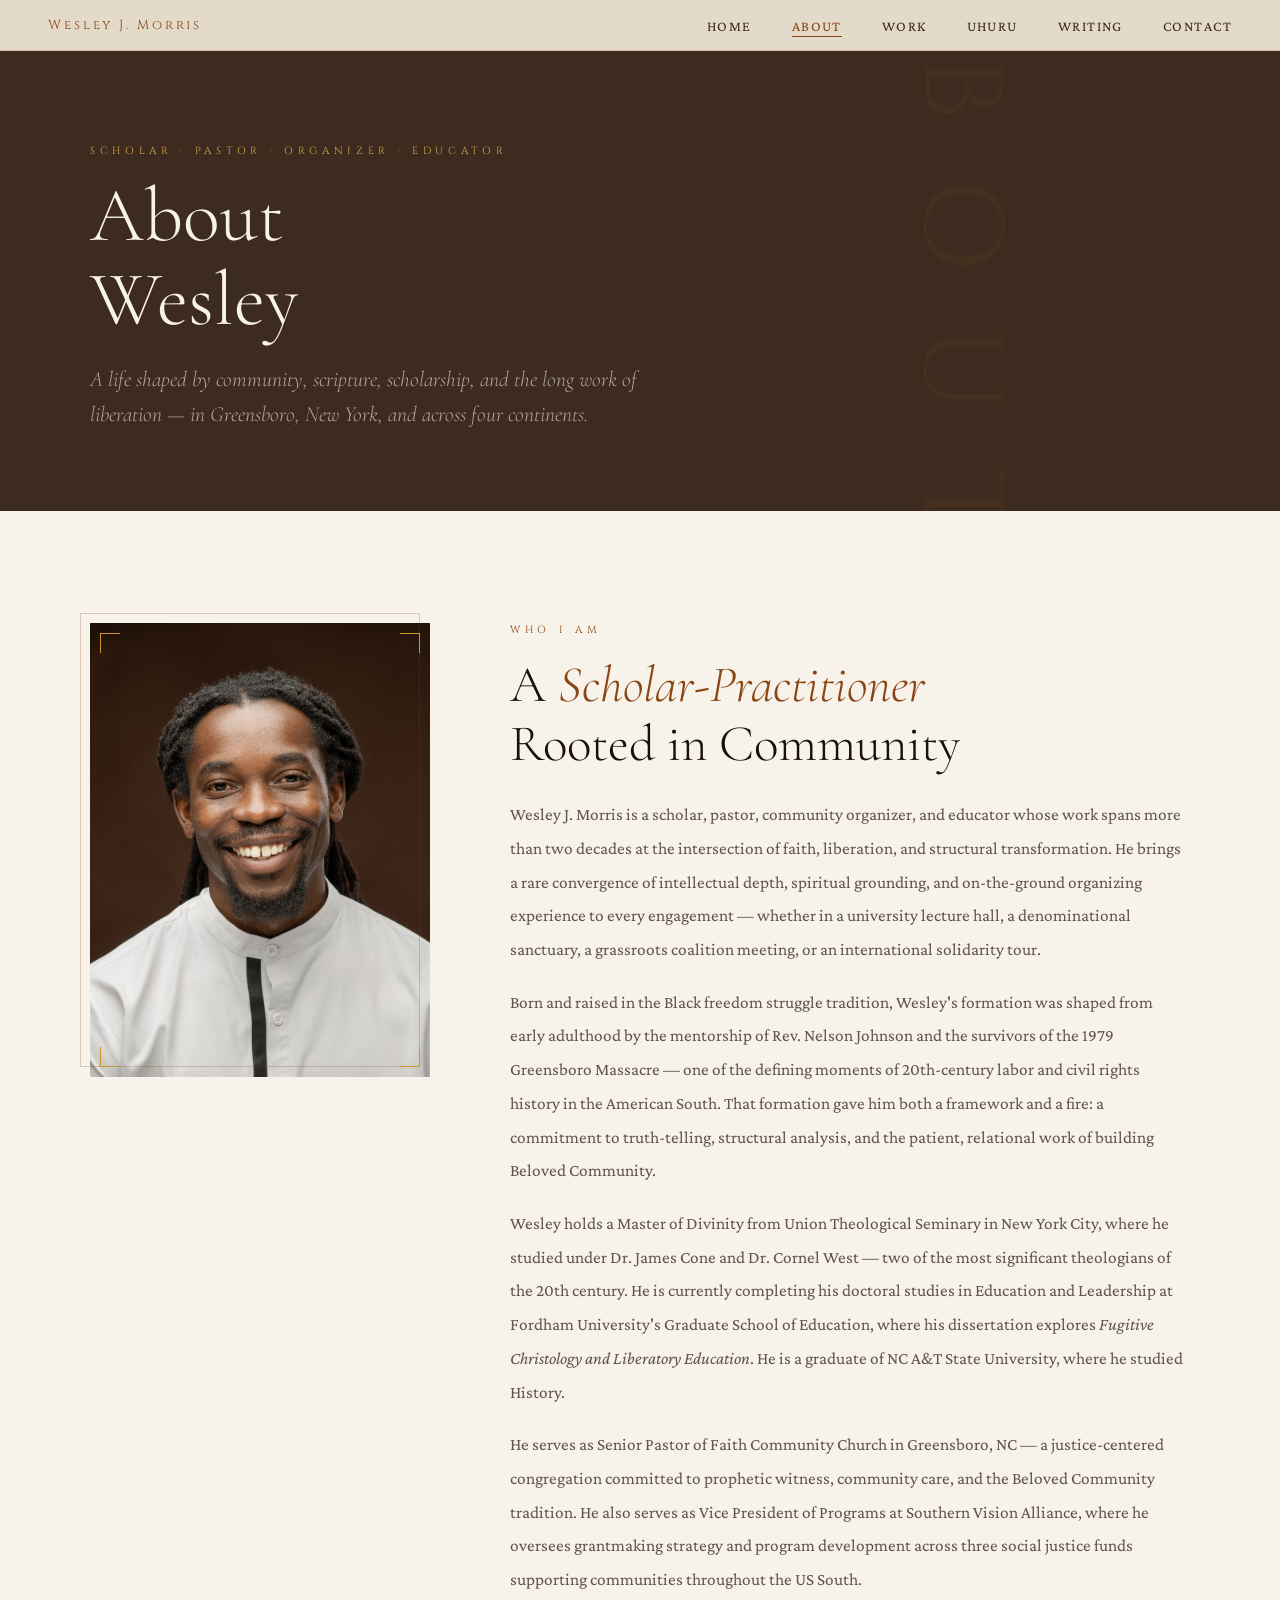
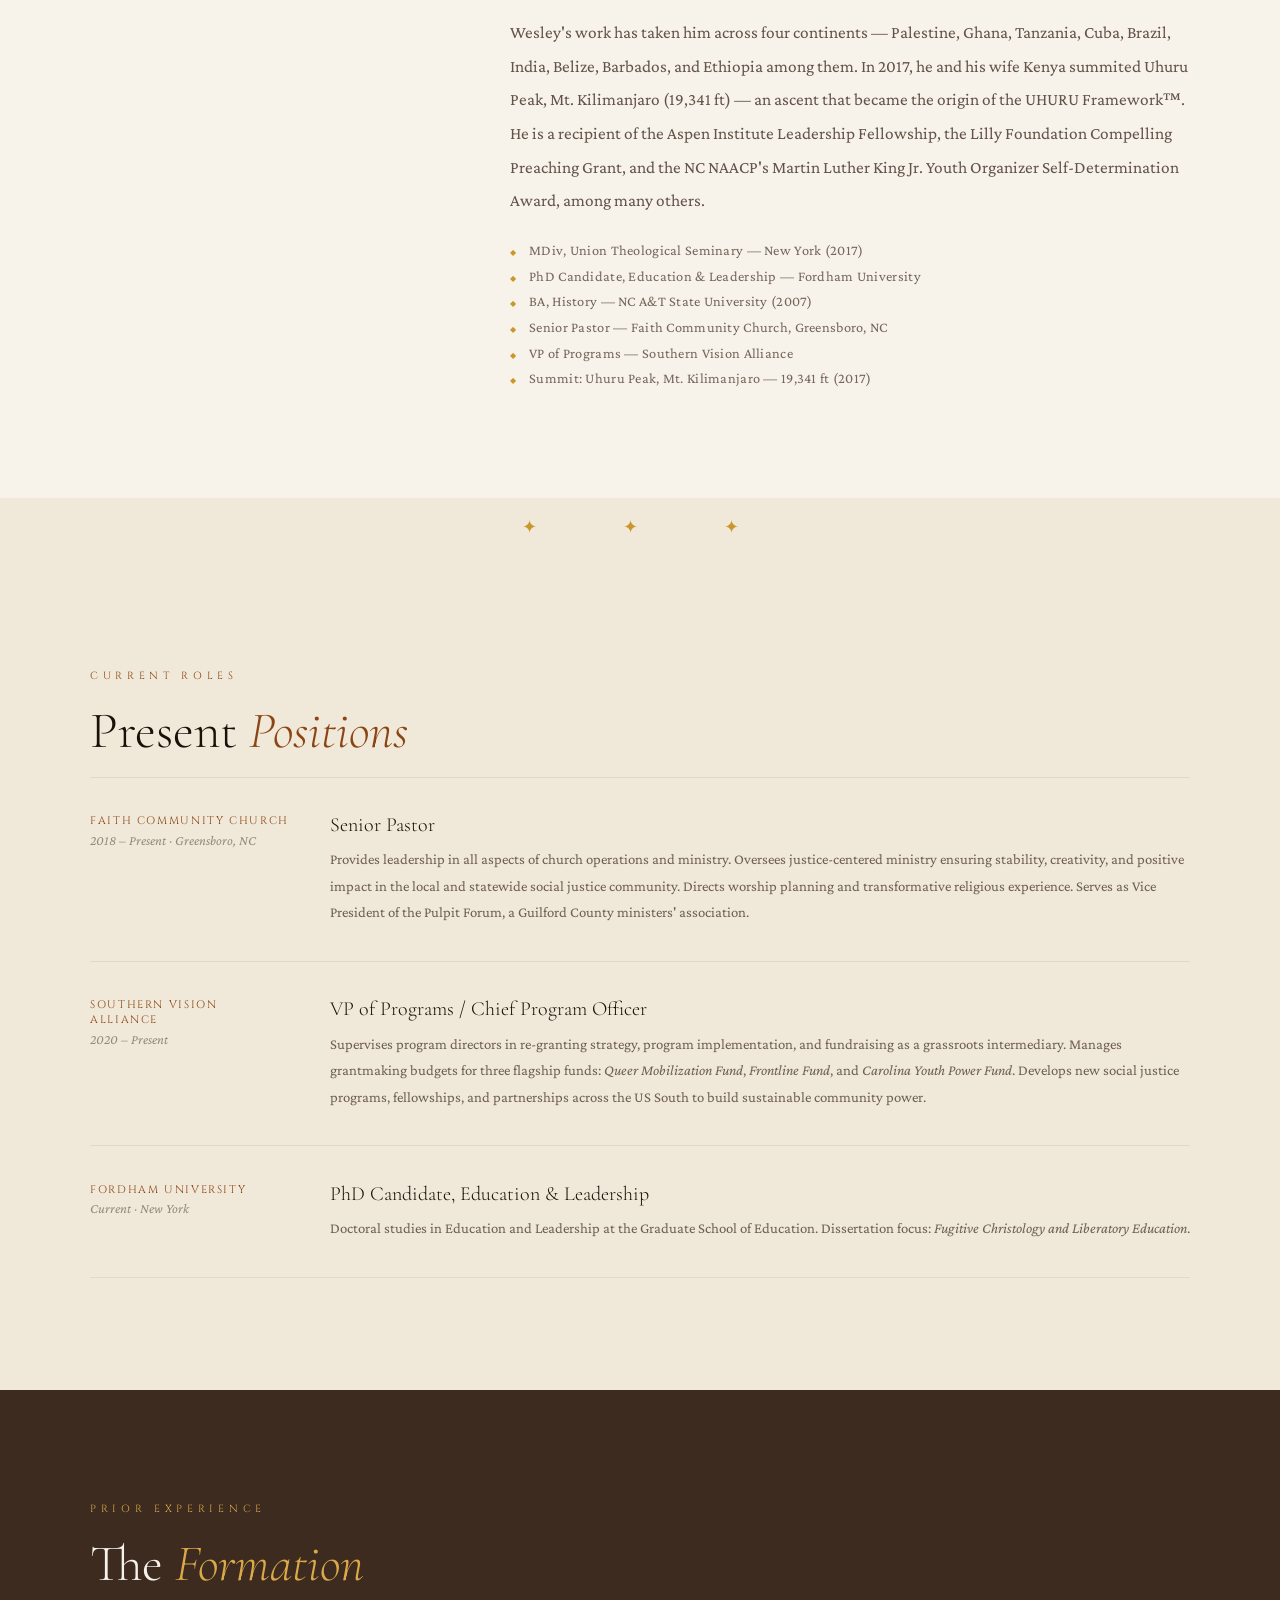
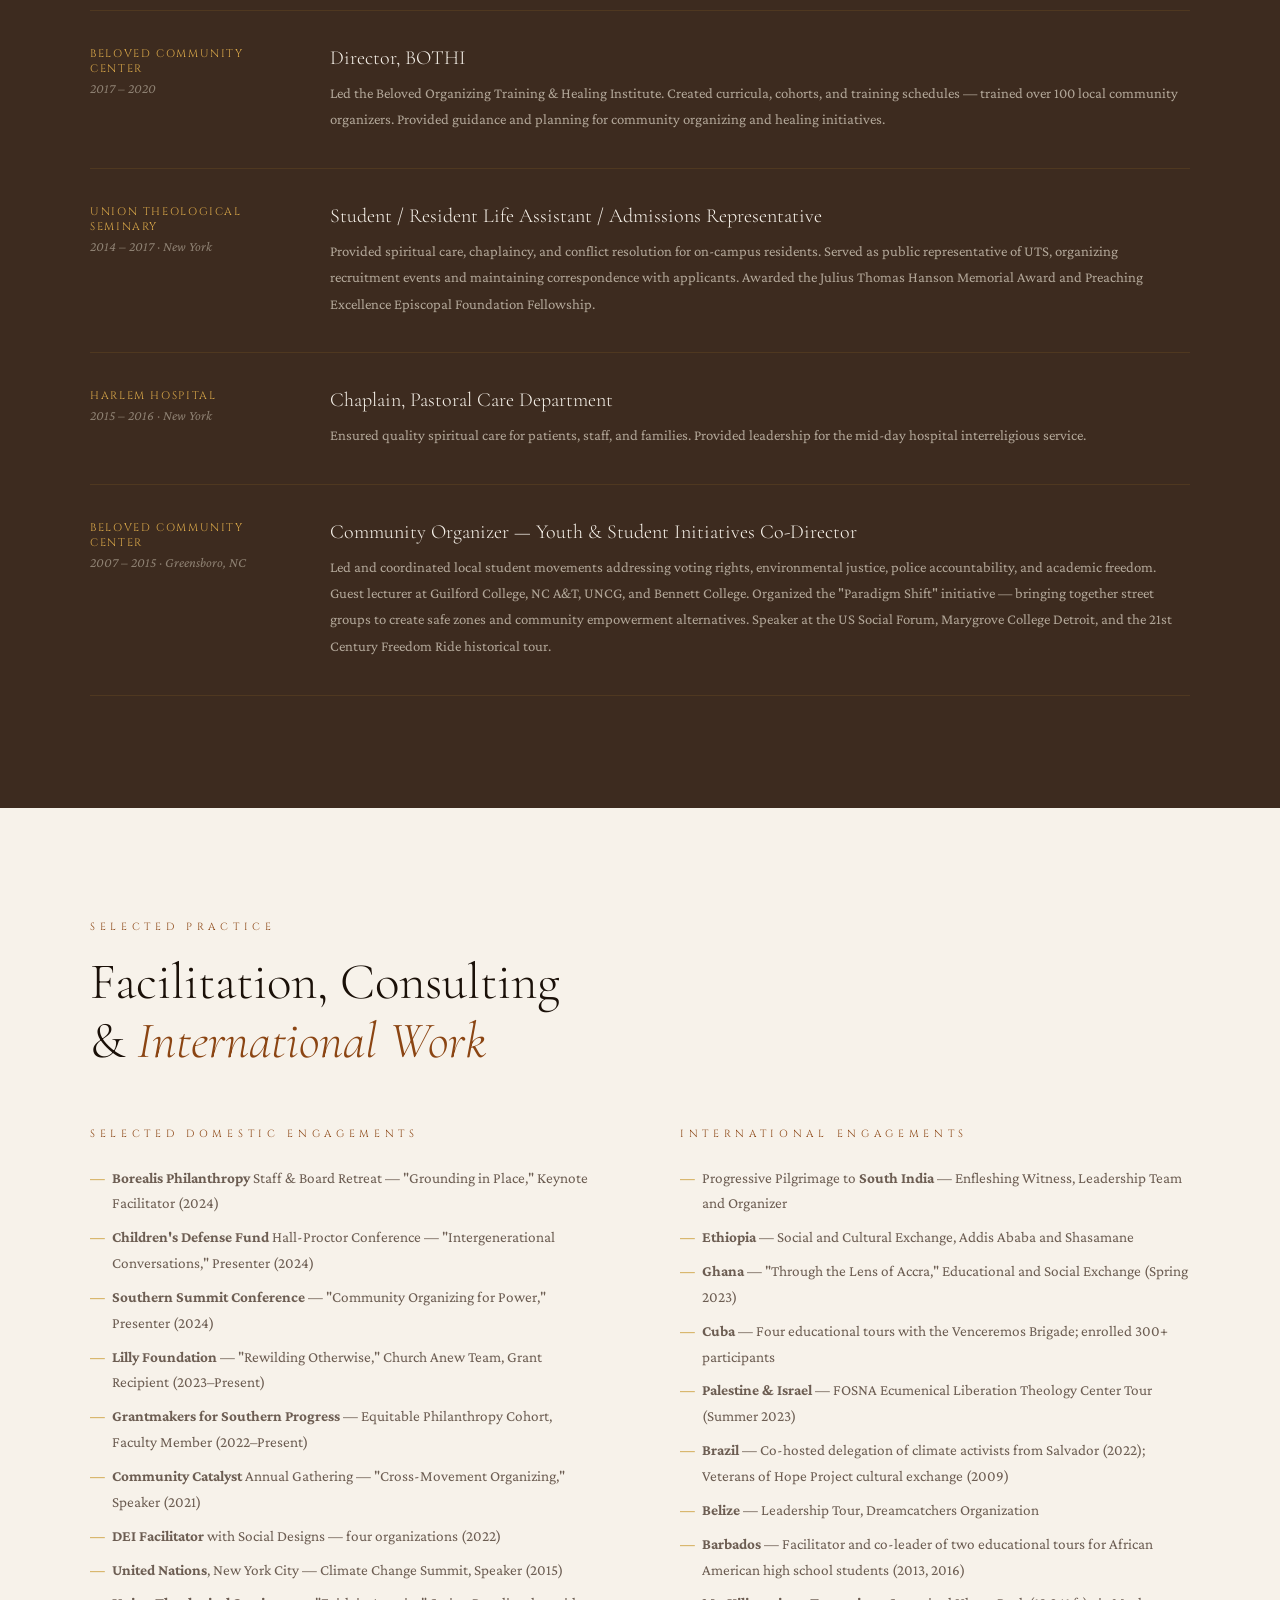
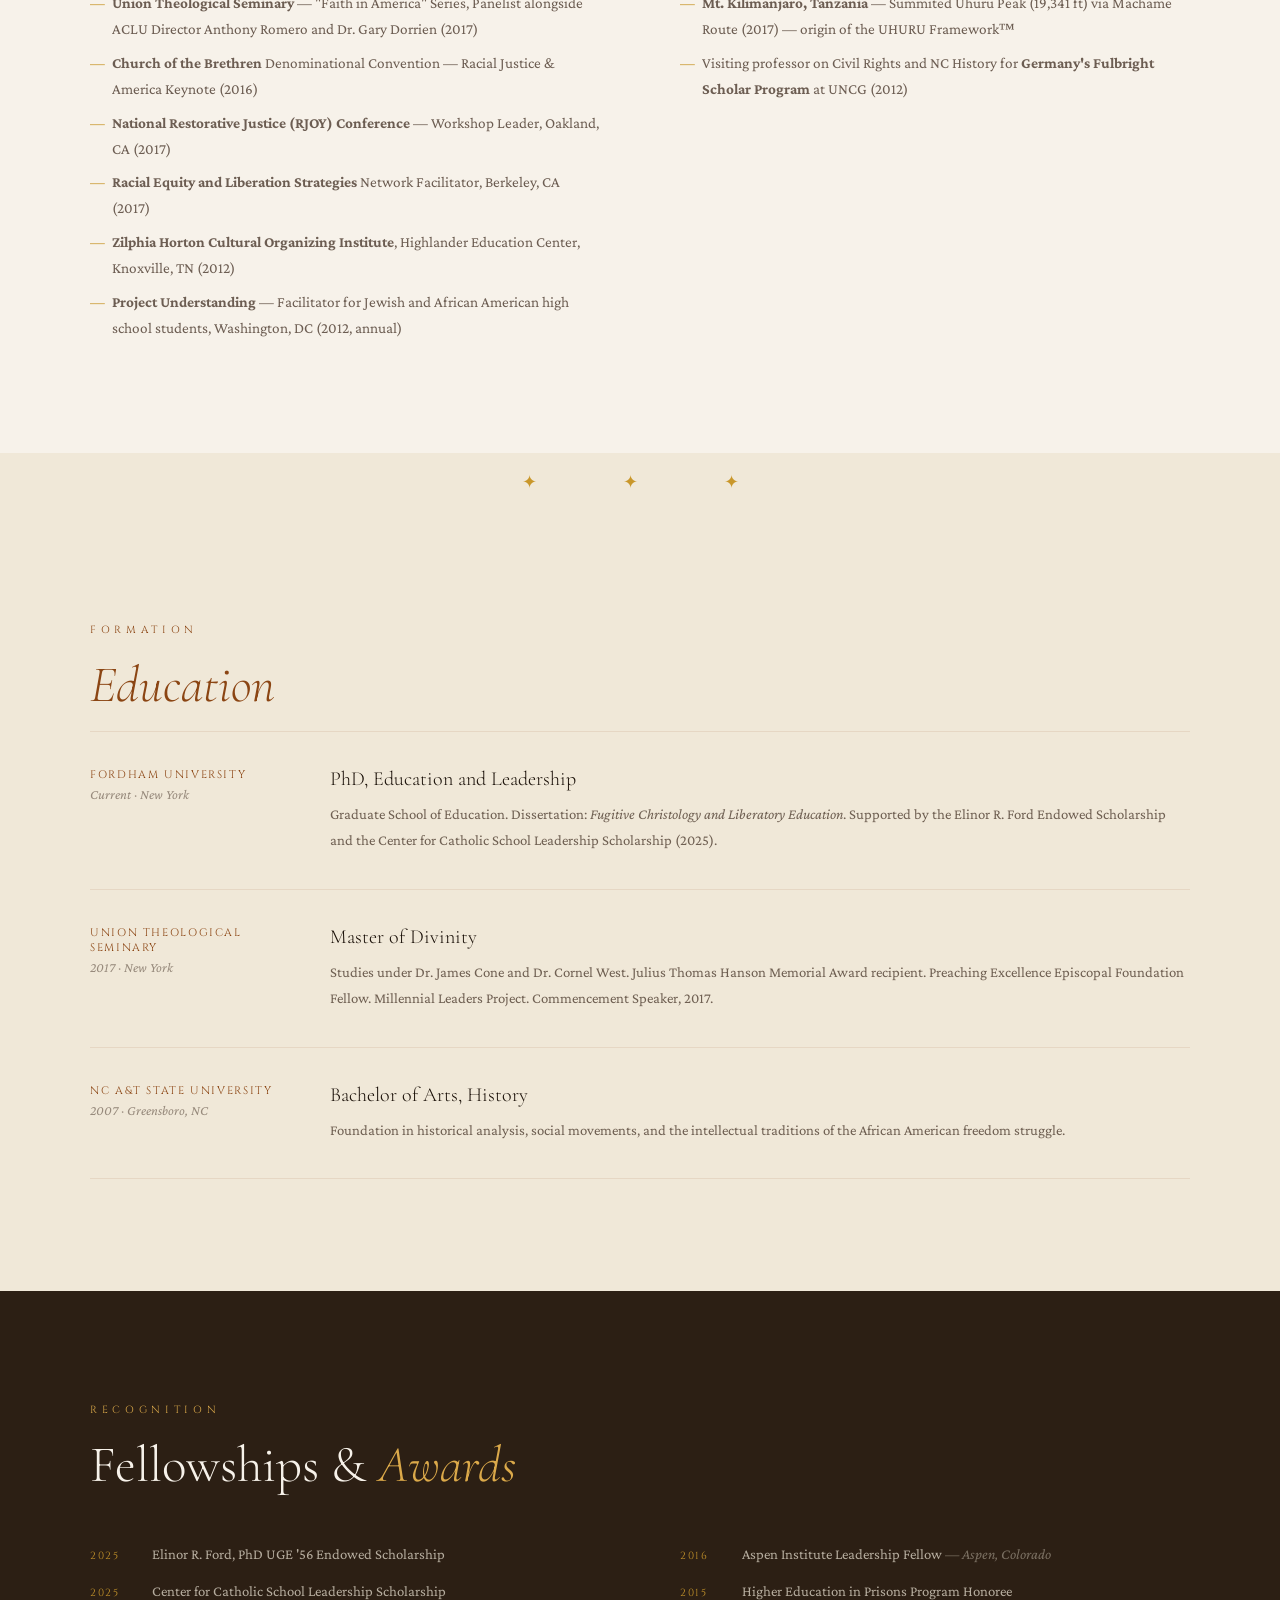
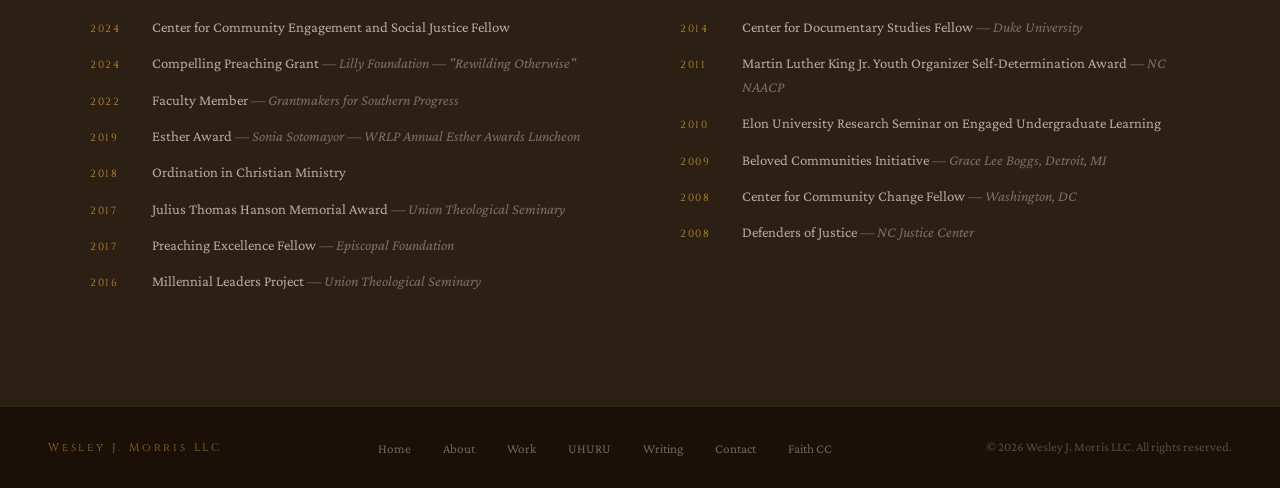
==== about.html @ 70aab41e "Create about.html" ====
<!DOCTYPE html>
<html lang="en">
<head>
  <meta charset="UTF-8" />
  <meta name="viewport" content="width=device-width, initial-scale=1.0" />
  <meta name="description" content="About Wesley J. Morris — Scholar, Pastor, Organizer, and Educator working at the intersection of community transformation, leadership development, and liberatory education." />
  <title>About — Wesley J. Morris</title>
  <link rel="preconnect" href="https://fonts.googleapis.com" />
  <link rel="preconnect" href="https://fonts.gstatic.com" crossorigin />
  <link href="https://fonts.googleapis.com/css2?family=Cormorant+Garamond:ital,wght@0,300;0,400;0,600;1,300;1,400&family=Cinzel:wght@400;600&family=Crimson+Pro:ital,wght@0,300;0,400;1,300&display=swap" rel="stylesheet" />
  <link rel="stylesheet" href="assets/styles.css" />
  <style>
    .two-col {
      display: grid;
      grid-template-columns: 1fr 1fr;
      gap: 5rem;
    }
    .exp-item--dark { border-color: rgba(201,151,43,0.12); }
    .exp-item--dark:first-child { border-top-color: rgba(201,151,43,0.12); }

    /* Intro portrait + bio */
    .about-intro {
      display: grid;
      grid-template-columns: 340px 1fr;
      gap: 5rem;
      align-items: start;
    }
    .about-portrait-frame { position: relative; flex-shrink: 0; }
    .about-portrait {
      width: 100%;
      aspect-ratio: 3/4;
      object-fit: cover;
      object-position: top;
      display: block;
    }
    .portrait-accent {
      position: absolute;
      top: -10px; left: -10px;
      right: 10px; bottom: 10px;
      border: 1px solid rgba(139,69,19,0.25);
      pointer-events: none;
    }
    .portrait-corner {
      position: absolute;
      width: 20px; height: 20px;
      border-color: var(--gold);
      border-style: solid;
    }
    .portrait-corner.tl { top: 10px; left: 10px; border-width: 1.5px 0 0 1.5px; }
    .portrait-corner.tr { top: 10px; right: 10px; border-width: 1.5px 1.5px 0 0; }
    .portrait-corner.bl { bottom: 10px; left: 10px; border-width: 0 0 1.5px 1.5px; }
    .portrait-corner.br { bottom: 10px; right: 10px; border-width: 0 1.5px 1.5px 0; }
    .about-bio-body {
      font-family: 'Crimson Pro', serif;
      font-size: 1.08rem;
      line-height: 1.95;
      color: rgba(61,43,31,0.8);
      margin-bottom: 1.2rem;
    }

    .engagement-list { list-style: none; display: flex; flex-direction: column; gap: 0.5rem; }
    .engagement-list li {
      font-family: 'Crimson Pro', serif;
      font-size: 0.95rem;
      line-height: 1.7;
      color: rgba(61,43,31,0.75);
      padding-left: 1.4rem;
      position: relative;
    }
    .engagement-list li::before { content: '—'; position: absolute; left: 0; color: var(--gold); }
    .engagement-list--light li { color: rgba(240,232,216,0.7); }

    .award-list { display: flex; flex-direction: column; gap: 0.8rem; }
    .award-item { display: flex; gap: 1.5rem; align-items: baseline; }
    .award-year {
      font-family: 'Cinzel', serif;
      font-size: 0.65rem;
      letter-spacing: 0.15em;
      color: var(--gold);
      flex-shrink: 0;
      width: 38px;
    }
    .award-text {
      font-family: 'Crimson Pro', serif;
      font-size: 0.92rem;
      line-height: 1.6;
      color: rgba(61,43,31,0.75);
    }
    .award-text em { font-style: italic; color: rgba(61,43,31,0.5); }
    .award-text--light { color: rgba(240,232,216,0.7); }
    .award-text--light em { color: rgba(240,232,216,0.4); }

    @media (max-width: 900px) {
      .about-intro { grid-template-columns: 1fr; gap: 2.5rem; }
      .about-portrait-frame { max-width: 320px; }
      .two-col { grid-template-columns: 1fr; gap: 3rem; }
      .exp-item { grid-template-columns: 1fr; gap: 0.5rem; }
    }
  </style>
</head>
<body>

  <!-- ══ NAV ══ -->
  <nav id="main-nav">
    <a href="index.html" class="nav-brand">Wesley J. Morris</a>
    <button class="nav-hamburger" id="hamburger" aria-label="Menu">
      <span></span><span></span><span></span>
    </button>
    <ul class="nav-links" id="nav-links">
      <li><a href="index.html">Home</a></li>
      <li><a href="about.html" class="active">About</a></li>
      <li><a href="work.html">Work</a></li>
      <li><a href="framework.html">UHURU</a></li>
      <li><a href="blog.html">Writing</a></li>
      <li><a href="index.html#contact">Contact</a></li>
    </ul>
  </nav>

  <!-- ══ PAGE HEADER ══ -->
  <header class="page-header" data-watermark="ABOUT" style="background: var(--earth);">
    <div class="page-header-inner">
      <p class="t-eyebrow t-eyebrow--gold">Scholar · Pastor · Organizer · Educator</p>
      <h1 class="t-display t-display--light" style="font-size: clamp(3rem, 6vw, 6rem);">About<br />Wesley</h1>
      <p class="page-header-sub">
        A life shaped by community, scripture, scholarship, and the long work of liberation — in Greensboro, New York, and across four continents.
      </p>
    </div>
  </header>

  <!-- ══ BIO ══ -->
  <section class="section section--light" id="bio">
    <div class="section-inner">
      <div class="about-intro reveal">
        <div class="about-portrait-frame">
          <img src="photos/wjm-headshot.jpg" alt="Wesley J. Morris" class="about-portrait" />
          <div class="portrait-accent"></div>
          <div class="portrait-corner tl"></div>
          <div class="portrait-corner tr"></div>
          <div class="portrait-corner bl"></div>
          <div class="portrait-corner br"></div>
        </div>
        <div>
          <p class="section-label">Who I Am</p>
          <h2 class="section-heading" style="margin-bottom:1.5rem;">A <em>Scholar-Practitioner</em><br />Rooted in Community</h2>
          <p class="about-bio-body">
            Wesley J. Morris is a scholar, pastor, community organizer, and educator whose work spans more than two decades at the intersection of faith, liberation, and structural transformation. He brings a rare convergence of intellectual depth, spiritual grounding, and on-the-ground organizing experience to every engagement — whether in a university lecture hall, a denominational sanctuary, a grassroots coalition meeting, or an international solidarity tour.
          </p>
          <p class="about-bio-body">
            Born and raised in the Black freedom struggle tradition, Wesley's formation was shaped from early adulthood by the mentorship of Rev. Nelson Johnson and the survivors of the 1979 Greensboro Massacre — one of the defining moments of 20th-century labor and civil rights history in the American South. That formation gave him both a framework and a fire: a commitment to truth-telling, structural analysis, and the patient, relational work of building Beloved Community.
          </p>
          <p class="about-bio-body">
            Wesley holds a Master of Divinity from Union Theological Seminary in New York City, where he studied under Dr. James Cone and Dr. Cornel West — two of the most significant theologians of the 20th century. He is currently completing his doctoral studies in Education and Leadership at Fordham University's Graduate School of Education, where his dissertation explores <em>Fugitive Christology and Liberatory Education</em>. He is a graduate of NC A&amp;T State University, where he studied History.
          </p>
          <p class="about-bio-body">
            He serves as Senior Pastor of Faith Community Church in Greensboro, NC — a justice-centered congregation committed to prophetic witness, community care, and the Beloved Community tradition. He also serves as Vice President of Programs at Southern Vision Alliance, where he oversees grantmaking strategy and program development across three social justice funds supporting communities throughout the US South.
          </p>
          <p class="about-bio-body">
            Wesley's work has taken him across four continents — Palestine, Ghana, Tanzania, Cuba, Brazil, India, Belize, Barbados, and Ethiopia among them. In 2017, he and his wife Kenya summited Uhuru Peak, Mt. Kilimanjaro (19,341 ft) — an ascent that became the origin of the UHURU Framework™. He is a recipient of the Aspen Institute Leadership Fellowship, the Lilly Foundation Compelling Preaching Grant, and the NC NAACP's Martin Luther King Jr. Youth Organizer Self-Determination Award, among many others.
          </p>
          <div class="cred-list" style="margin-top: 1.5rem;">
            <div class="cred-item">MDiv, Union Theological Seminary — New York (2017)</div>
            <div class="cred-item">PhD Candidate, Education &amp; Leadership — Fordham University</div>
            <div class="cred-item">BA, History — NC A&amp;T State University (2007)</div>
            <div class="cred-item">Senior Pastor — Faith Community Church, Greensboro, NC</div>
            <div class="cred-item">VP of Programs — Southern Vision Alliance</div>
            <div class="cred-item">Summit: Uhuru Peak, Mt. Kilimanjaro — 19,341 ft (2017)</div>
          </div>
        </div>
      </div>
    </div>
  </section>

  <div class="ornament">✦ &nbsp; ✦ &nbsp; ✦</div>

  <!-- ══ CURRENT POSITIONS ══ -->
  <section class="section section--parchment" id="current">
    <div class="section-inner">
      <p class="section-label reveal">Current Roles</p>
      <h2 class="section-heading reveal">Present <em>Positions</em></h2>
      <div class="exp-list reveal">
        <div class="exp-item">
          <div class="exp-meta">
            <div class="exp-org">Faith Community Church</div>
            <div class="exp-dates">2018 – Present · Greensboro, NC</div>
          </div>
          <div>
            <div class="exp-role">Senior Pastor</div>
            <p class="exp-desc">Provides leadership in all aspects of church operations and ministry. Oversees justice-centered ministry ensuring stability, creativity, and positive impact in the local and statewide social justice community. Directs worship planning and transformative religious experience. Serves as Vice President of the Pulpit Forum, a Guilford County ministers' association.</p>
          </div>
        </div>
        <div class="exp-item">
          <div class="exp-meta">
            <div class="exp-org">Southern Vision Alliance</div>
            <div class="exp-dates">2020 – Present</div>
          </div>
          <div>
            <div class="exp-role">VP of Programs / Chief Program Officer</div>
            <p class="exp-desc">Supervises program directors in re-granting strategy, program implementation, and fundraising as a grassroots intermediary. Manages grantmaking budgets for three flagship funds: <em>Queer Mobilization Fund</em>, <em>Frontline Fund</em>, and <em>Carolina Youth Power Fund</em>. Develops new social justice programs, fellowships, and partnerships across the US South to build sustainable community power.</p>
          </div>
        </div>
        <div class="exp-item">
          <div class="exp-meta">
            <div class="exp-org">Fordham University</div>
            <div class="exp-dates">Current · New York</div>
          </div>
          <div>
            <div class="exp-role">PhD Candidate, Education &amp; Leadership</div>
            <p class="exp-desc">Doctoral studies in Education and Leadership at the Graduate School of Education. Dissertation focus: <em>Fugitive Christology and Liberatory Education</em>.</p>
          </div>
        </div>
      </div>
    </div>
  </section>

  <!-- ══ PRIOR EXPERIENCE ══ -->
  <section class="section section--earth" id="experience">
    <div class="section-inner">
      <p class="section-label section-label--gold reveal">Prior Experience</p>
      <h2 class="section-heading section-heading--light reveal">The <em style="color:var(--gold-light);">Formation</em></h2>
      <div class="exp-list reveal">
        <div class="exp-item exp-item--dark">
          <div class="exp-meta">
            <div class="exp-org exp-org--light">Beloved Community Center</div>
            <div class="exp-dates exp-dates--light">2017 – 2020</div>
          </div>
          <div>
            <div class="exp-role exp-role--light">Director, BOTHI</div>
            <p class="exp-desc exp-desc--light">Led the Beloved Organizing Training &amp; Healing Institute. Created curricula, cohorts, and training schedules — trained over 100 local community organizers. Provided guidance and planning for community organizing and healing initiatives.</p>
          </div>
        </div>
        <div class="exp-item exp-item--dark">
          <div class="exp-meta">
            <div class="exp-org exp-org--light">Union Theological Seminary</div>
            <div class="exp-dates exp-dates--light">2014 – 2017 · New York</div>
          </div>
          <div>
            <div class="exp-role exp-role--light">Student / Resident Life Assistant / Admissions Representative</div>
            <p class="exp-desc exp-desc--light">Provided spiritual care, chaplaincy, and conflict resolution for on-campus residents. Served as public representative of UTS, organizing recruitment events and maintaining correspondence with applicants. Awarded the Julius Thomas Hanson Memorial Award and Preaching Excellence Episcopal Foundation Fellowship.</p>
          </div>
        </div>
        <div class="exp-item exp-item--dark">
          <div class="exp-meta">
            <div class="exp-org exp-org--light">Harlem Hospital</div>
            <div class="exp-dates exp-dates--light">2015 – 2016 · New York</div>
          </div>
          <div>
            <div class="exp-role exp-role--light">Chaplain, Pastoral Care Department</div>
            <p class="exp-desc exp-desc--light">Ensured quality spiritual care for patients, staff, and families. Provided leadership for the mid-day hospital interreligious service.</p>
          </div>
        </div>
        <div class="exp-item exp-item--dark">
          <div class="exp-meta">
            <div class="exp-org exp-org--light">Beloved Community Center</div>
            <div class="exp-dates exp-dates--light">2007 – 2015 · Greensboro, NC</div>
          </div>
          <div>
            <div class="exp-role exp-role--light">Community Organizer — Youth &amp; Student Initiatives Co-Director</div>
            <p class="exp-desc exp-desc--light">Led and coordinated local student movements addressing voting rights, environmental justice, police accountability, and academic freedom. Guest lecturer at Guilford College, NC A&amp;T, UNCG, and Bennett College. Organized the "Paradigm Shift" initiative — bringing together street groups to create safe zones and community empowerment alternatives. Speaker at the US Social Forum, Marygrove College Detroit, and the 21st Century Freedom Ride historical tour.</p>
          </div>
        </div>
      </div>
    </div>
  </section>

  <!-- ══ SELECTED ENGAGEMENTS ══ -->
  <section class="section section--light" id="engagements">
    <div class="section-inner">
      <p class="section-label reveal">Selected Practice</p>
      <h2 class="section-heading reveal">Facilitation, Consulting<br />&amp; <em>International Work</em></h2>
      <div class="two-col reveal" style="margin-top: 3.5rem;">
        <div>
          <p class="t-eyebrow" style="margin-bottom:1.5rem;">Selected Domestic Engagements</p>
          <ul class="engagement-list">
            <li><strong>Borealis Philanthropy</strong> Staff &amp; Board Retreat — "Grounding in Place," Keynote Facilitator (2024)</li>
            <li><strong>Children's Defense Fund</strong> Hall-Proctor Conference — "Intergenerational Conversations," Presenter (2024)</li>
            <li><strong>Southern Summit Conference</strong> — "Community Organizing for Power," Presenter (2024)</li>
            <li><strong>Lilly Foundation</strong> — "Rewilding Otherwise," Church Anew Team, Grant Recipient (2023–Present)</li>
            <li><strong>Grantmakers for Southern Progress</strong> — Equitable Philanthropy Cohort, Faculty Member (2022–Present)</li>
            <li><strong>Community Catalyst</strong> Annual Gathering — "Cross-Movement Organizing," Speaker (2021)</li>
            <li><strong>DEI Facilitator</strong> with Social Designs — four organizations (2022)</li>
            <li><strong>United Nations</strong>, New York City — Climate Change Summit, Speaker (2015)</li>
            <li><strong>Union Theological Seminary</strong> — "Faith in America" Series, Panelist alongside ACLU Director Anthony Romero and Dr. Gary Dorrien (2017)</li>
            <li><strong>Church of the Brethren</strong> Denominational Convention — Racial Justice &amp; America Keynote (2016)</li>
            <li><strong>National Restorative Justice (RJOY) Conference</strong> — Workshop Leader, Oakland, CA (2017)</li>
            <li><strong>Racial Equity and Liberation Strategies</strong> Network Facilitator, Berkeley, CA (2017)</li>
            <li><strong>Zilphia Horton Cultural Organizing Institute</strong>, Highlander Education Center, Knoxville, TN (2012)</li>
            <li><strong>Project Understanding</strong> — Facilitator for Jewish and African American high school students, Washington, DC (2012, annual)</li>
          </ul>
        </div>
        <div>
          <p class="t-eyebrow" style="margin-bottom:1.5rem;">International Engagements</p>
          <ul class="engagement-list">
            <li>Progressive Pilgrimage to <strong>South India</strong> — Enfleshing Witness, Leadership Team and Organizer</li>
            <li><strong>Ethiopia</strong> — Social and Cultural Exchange, Addis Ababa and Shasamane</li>
            <li><strong>Ghana</strong> — "Through the Lens of Accra," Educational and Social Exchange (Spring 2023)</li>
            <li><strong>Cuba</strong> — Four educational tours with the Venceremos Brigade; enrolled 300+ participants</li>
            <li><strong>Palestine &amp; Israel</strong> — FOSNA Ecumenical Liberation Theology Center Tour (Summer 2023)</li>
            <li><strong>Brazil</strong> — Co-hosted delegation of climate activists from Salvador (2022); Veterans of Hope Project cultural exchange (2009)</li>
            <li><strong>Belize</strong> — Leadership Tour, Dreamcatchers Organization</li>
            <li><strong>Barbados</strong> — Facilitator and co-leader of two educational tours for African American high school students (2013, 2016)</li>
            <li><strong>Mt. Kilimanjaro, Tanzania</strong> — Summited Uhuru Peak (19,341 ft) via Machame Route (2017) — origin of the UHURU Framework™</li>
            <li>Visiting professor on Civil Rights and NC History for <strong>Germany's Fulbright Scholar Program</strong> at UNCG (2012)</li>
          </ul>
        </div>
      </div>
    </div>
  </section>

  <div class="ornament">✦ &nbsp; ✦ &nbsp; ✦</div>

  <!-- ══ EDUCATION ══ -->
  <section class="section section--parchment" id="education">
    <div class="section-inner">
      <p class="section-label reveal">Formation</p>
      <h2 class="section-heading reveal"><em>Education</em></h2>
      <div class="exp-list reveal">
        <div class="exp-item">
          <div class="exp-meta">
            <div class="exp-org">Fordham University</div>
            <div class="exp-dates">Current · New York</div>
          </div>
          <div>
            <div class="exp-role">PhD, Education and Leadership</div>
            <p class="exp-desc">Graduate School of Education. Dissertation: <em>Fugitive Christology and Liberatory Education</em>. Supported by the Elinor R. Ford Endowed Scholarship and the Center for Catholic School Leadership Scholarship (2025).</p>
          </div>
        </div>
        <div class="exp-item">
          <div class="exp-meta">
            <div class="exp-org">Union Theological Seminary</div>
            <div class="exp-dates">2017 · New York</div>
          </div>
          <div>
            <div class="exp-role">Master of Divinity</div>
            <p class="exp-desc">Studies under Dr. James Cone and Dr. Cornel West. Julius Thomas Hanson Memorial Award recipient. Preaching Excellence Episcopal Foundation Fellow. Millennial Leaders Project. Commencement Speaker, 2017.</p>
          </div>
        </div>
        <div class="exp-item">
          <div class="exp-meta">
            <div class="exp-org">NC A&amp;T State University</div>
            <div class="exp-dates">2007 · Greensboro, NC</div>
          </div>
          <div>
            <div class="exp-role">Bachelor of Arts, History</div>
            <p class="exp-desc">Foundation in historical analysis, social movements, and the intellectual traditions of the African American freedom struggle.</p>
          </div>
        </div>
      </div>
    </div>
  </section>

  <!-- ══ FELLOWSHIPS & AWARDS ══ -->
  <section class="section section--dark" id="awards">
    <div class="section-inner">
      <p class="section-label section-label--gold reveal">Recognition</p>
      <h2 class="section-heading section-heading--light reveal">Fellowships &amp; <em style="color:var(--gold-light);">Awards</em></h2>
      <div class="two-col reveal" style="margin-top: 3rem;">
        <div>
          <div class="award-list">
            <div class="award-item"><span class="award-year">2025</span><span class="award-text award-text--light">Elinor R. Ford, PhD UGE '56 Endowed Scholarship</span></div>
            <div class="award-item"><span class="award-year">2025</span><span class="award-text award-text--light">Center for Catholic School Leadership Scholarship</span></div>
            <div class="award-item"><span class="award-year">2024</span><span class="award-text award-text--light">Center for Community Engagement and Social Justice Fellow</span></div>
            <div class="award-item"><span class="award-year">2024</span><span class="award-text award-text--light">Compelling Preaching Grant <em>— Lilly Foundation — "Rewilding Otherwise"</em></span></div>
            <div class="award-item"><span class="award-year">2022</span><span class="award-text award-text--light">Faculty Member <em>— Grantmakers for Southern Progress</em></span></div>
            <div class="award-item"><span class="award-year">2019</span><span class="award-text award-text--light">Esther Award <em>— Sonia Sotomayor — WRLP Annual Esther Awards Luncheon</em></span></div>
            <div class="award-item"><span class="award-year">2018</span><span class="award-text award-text--light">Ordination in Christian Ministry</span></div>
            <div class="award-item"><span class="award-year">2017</span><span class="award-text award-text--light">Julius Thomas Hanson Memorial Award <em>— Union Theological Seminary</em></span></div>
            <div class="award-item"><span class="award-year">2017</span><span class="award-text award-text--light">Preaching Excellence Fellow <em>— Episcopal Foundation</em></span></div>
            <div class="award-item"><span class="award-year">2016</span><span class="award-text award-text--light">Millennial Leaders Project <em>— Union Theological Seminary</em></span></div>
          </div>
        </div>
        <div>
          <div class="award-list">
            <div class="award-item"><span class="award-year">2016</span><span class="award-text award-text--light">Aspen Institute Leadership Fellow <em>— Aspen, Colorado</em></span></div>
            <div class="award-item"><span class="award-year">2015</span><span class="award-text award-text--light">Higher Education in Prisons Program Honoree</span></div>
            <div class="award-item"><span class="award-year">2014</span><span class="award-text award-text--light">Center for Documentary Studies Fellow <em>— Duke University</em></span></div>
            <div class="award-item"><span class="award-year">2011</span><span class="award-text award-text--light">Martin Luther King Jr. Youth Organizer Self-Determination Award <em>— NC NAACP</em></span></div>
            <div class="award-item"><span class="award-year">2010</span><span class="award-text award-text--light">Elon University Research Seminar on Engaged Undergraduate Learning</span></div>
            <div class="award-item"><span class="award-year">2009</span><span class="award-text award-text--light">Beloved Communities Initiative <em>— Grace Lee Boggs, Detroit, MI</em></span></div>
            <div class="award-item"><span class="award-year">2008</span><span class="award-text award-text--light">Center for Community Change Fellow <em>— Washington, DC</em></span></div>
            <div class="award-item"><span class="award-year">2008</span><span class="award-text award-text--light">Defenders of Justice <em>— NC Justice Center</em></span></div>
          </div>
        </div>
      </div>
    </div>
  </section>

  <!-- ══ FOOTER ══ -->
  <footer class="site-footer">
    <span class="footer-brand">Wesley J. Morris LLC</span>
    <ul class="footer-links">
      <li><a href="index.html">Home</a></li>
      <li><a href="about.html">About</a></li>
      <li><a href="work.html">Work</a></li>
      <li><a href="framework.html">UHURU</a></li>
      <li><a href="blog.html">Writing</a></li>
      <li><a href="index.html#contact">Contact</a></li>
      <li><a href="https://faithccgso.org" target="_blank" rel="noopener">Faith CC</a></li>
    </ul>
    <span class="footer-copy">© 2026 Wesley J. Morris LLC. All rights reserved.</span>
  </footer>

  <script>
    const observer = new IntersectionObserver((entries) => {
      entries.forEach(entry => {
        if (entry.isIntersecting) { entry.target.classList.add('visible'); observer.unobserve(entry.target); }
      });
    }, { threshold: 0.06 });
    document.querySelectorAll('.reveal').forEach(el => observer.observe(el));
    window.addEventListener('scroll', () => {
      document.getElementById('main-nav').style.boxShadow = window.scrollY > 40 ? '0 2px 24px rgba(26,16,8,0.1)' : 'none';
    });
    document.getElementById('hamburger').addEventListener('click', () => {
      document.getElementById('nav-links').classList.toggle('open');
    });
  </script>
</body>
</html>
---- assets/styles.css ----
/* ══════════════════════════════════════════════════════
   Wesley J. Morris LLC — Shared Stylesheet
   ══════════════════════════════════════════════════════ */

/* ─── Design Tokens ─── */
:root {
  --parchment:       #f0e8d8;
  --parchment-light: #f7f2ea;
  --earth:           #3d2b1f;
  --copper:          #8b4513;
  --copper-light:    #a0522d;
  --gold:            #c9972b;
  --gold-light:      #dba94a;
  --ink:             #1a1008;
  --mist:            #e8dece;
  --charcoal:        #2c1f14;
}

/* ─── Reset & Base ─── */
*, *::before, *::after { margin: 0; padding: 0; box-sizing: border-box; }
html { scroll-behavior: smooth; }
body {
  font-family: 'Crimson Pro', Georgia, serif;
  background: var(--parchment);
  color: var(--earth);
  overflow-x: hidden;
}
img { max-width: 100%; display: block; }
a { color: inherit; }

/* ─── Typography Scale ─── */
.t-eyebrow {
  font-family: 'Cinzel', serif;
  font-size: 0.65rem;
  letter-spacing: 0.45em;
  text-transform: uppercase;
  color: var(--copper);
}
.t-eyebrow--gold { color: var(--gold-light); }

.t-display {
  font-family: 'Cormorant Garamond', serif;
  font-weight: 300;
  line-height: 1.1;
  color: var(--ink);
}
.t-display em { font-style: italic; color: var(--copper); }
.t-display--light { color: var(--parchment-light); }
.t-display--light em { color: var(--gold-light); }

.t-body {
  font-family: 'Crimson Pro', serif;
  font-size: 1.05rem;
  line-height: 1.9;
  color: rgba(61,43,31,0.82);
}
.t-body--light { color: rgba(240,232,216,0.78); }

/* ─── NAV ─── */
nav {
  position: fixed;
  top: 0; left: 0; right: 0;
  z-index: 100;
  display: flex;
  justify-content: space-between;
  align-items: center;
  padding: 1rem 3rem;
  background: rgba(240,232,216,0.93);
  backdrop-filter: blur(10px);
  -webkit-backdrop-filter: blur(10px);
  border-bottom: 1px solid rgba(139,69,19,0.18);
  transition: box-shadow 0.3s ease;
}
.nav-brand {
  font-family: 'Cinzel', serif;
  font-size: 0.82rem;
  letter-spacing: 0.22em;
  color: var(--copper);
  text-decoration: none;
}
.nav-links {
  display: flex;
  gap: 2.5rem;
  list-style: none;
}
.nav-links a {
  font-family: 'Crimson Pro', serif;
  font-size: 0.9rem;
  letter-spacing: 0.1em;
  text-transform: uppercase;
  color: var(--earth);
  text-decoration: none;
  transition: color 0.2s;
  position: relative;
}
.nav-links a::after {
  content: '';
  position: absolute;
  bottom: -3px; left: 0;
  width: 0; height: 1px;
  background: var(--copper);
  transition: width 0.25s ease;
}
.nav-links a:hover { color: var(--copper); }
.nav-links a:hover::after,
.nav-links a.active::after { width: 100%; }
.nav-links a.active { color: var(--copper); }

/* ─── Hamburger (mobile) ─── */
.nav-hamburger {
  display: none;
  flex-direction: column;
  gap: 5px;
  background: none;
  border: none;
  cursor: pointer;
  padding: 4px;
}
.nav-hamburger span {
  display: block;
  width: 22px; height: 1.5px;
  background: var(--earth);
  transition: all 0.3s;
}

/* ─── Page Headers (non-home) ─── */
.page-header {
  padding: 9rem 3rem 5rem;
  background: var(--earth);
  position: relative;
  overflow: hidden;
}
.page-header::after {
  content: attr(data-watermark);
  position: absolute;
  right: -1rem; top: 50%;
  transform: translateY(-50%) rotate(90deg);
  font-family: 'Cinzel', serif;
  font-size: 7rem;
  letter-spacing: 0.5em;
  color: rgba(201,151,43,0.05);
  pointer-events: none;
  white-space: nowrap;
}
.page-header-inner { max-width: 1100px; margin: 0 auto; }
.page-header .t-eyebrow { color: var(--gold-light); margin-bottom: 1rem; }
.page-header .t-display { font-size: clamp(2.8rem, 5vw, 5rem); color: var(--parchment-light); margin-bottom: 1.2rem; }
.page-header-sub {
  font-family: 'Cormorant Garamond', serif;
  font-size: clamp(1.05rem, 2vw, 1.35rem);
  font-weight: 300;
  font-style: italic;
  color: rgba(240,232,216,0.65);
  max-width: 600px;
  line-height: 1.6;
}

/* ─── Section Scaffold ─── */
.section { padding: 7rem 3rem; }
.section--dark { background: var(--charcoal); color: var(--parchment-light); }
.section--ink  { background: var(--ink);       color: var(--parchment-light); }
.section--earth{ background: var(--earth);     color: var(--parchment-light); }
.section--light{ background: var(--parchment-light); }
.section--parchment { background: var(--parchment); }
.section-inner { max-width: 1100px; margin: 0 auto; }

.section-label {
  font-family: 'Cinzel', serif;
  font-size: 0.65rem;
  letter-spacing: 0.45em;
  text-transform: uppercase;
  color: var(--copper);
  margin-bottom: 1.2rem;
}
.section-label--gold { color: var(--gold-light); }
.section-heading {
  font-family: 'Cormorant Garamond', serif;
  font-size: clamp(2rem, 4vw, 3.2rem);
  font-weight: 300;
  color: var(--ink);
  margin-bottom: 1rem;
  line-height: 1.15;
}
.section-heading--light { color: var(--parchment-light); }
.section-heading em { font-style: italic; color: var(--copper); }
.section-heading--light em { color: var(--gold-light); }
.section-subhead {
  font-family: 'Crimson Pro', serif;
  font-size: 1.05rem;
  font-style: italic;
  color: var(--charcoal);
  opacity: 0.72;
  margin-bottom: 4rem;
  max-width: 600px;
}
.section-subhead--light { color: rgba(240,232,216,0.65); opacity: 1; }

/* ─── Section Divider ─── */
.ornament {
  text-align: center;
  padding: 1.2rem 0;
  color: var(--gold);
  font-size: 1.1rem;
  letter-spacing: 1.2rem;
}

/* ─── Buttons ─── */
.btn {
  display: inline-block;
  font-family: 'Cinzel', serif;
  font-size: 0.7rem;
  letter-spacing: 0.25em;
  text-transform: uppercase;
  text-decoration: none;
  padding: 1rem 2.5rem;
  transition: all 0.3s ease;
  border: 1px solid transparent;
  cursor: pointer;
}
.btn--primary {
  color: var(--parchment-light);
  background: var(--earth);
  border-color: var(--earth);
}
.btn--primary:hover { background: var(--copper); border-color: var(--copper); }
.btn--ghost {
  color: var(--earth);
  background: transparent;
  border-color: var(--earth);
}
.btn--ghost:hover { background: var(--earth); color: var(--parchment-light); }
.btn--gold {
  color: var(--ink);
  background: var(--gold);
  border-color: var(--gold);
}
.btn--gold:hover { background: var(--gold-light); border-color: var(--gold-light); }
.btn--gold-ghost {
  color: var(--gold);
  background: transparent;
  border-color: rgba(201,151,43,0.5);
}
.btn--gold-ghost:hover { background: rgba(201,151,43,0.1); }

/* ─── Cards (bordered grid) ─── */
.card-grid {
  display: grid;
  border: 1px solid rgba(139,69,19,0.15);
}
.card-grid--3 { grid-template-columns: repeat(3, 1fr); }
.card-grid--4 { grid-template-columns: repeat(4, 1fr); }
.card-grid--dark { border-color: rgba(201,151,43,0.15); }

.card {
  padding: 3rem 2.5rem;
  border-right: 1px solid rgba(139,69,19,0.15);
  transition: background 0.3s ease;
  position: relative;
}
.card:last-child { border-right: none; }
.card:hover { background: rgba(139,69,19,0.04); }
.card--dark { border-right-color: rgba(201,151,43,0.15); }
.card--dark:hover { background: rgba(201,151,43,0.05); }

.card-number {
  font-family: 'Cormorant Garamond', serif;
  font-size: 3.5rem;
  font-weight: 300;
  color: rgba(139,69,19,0.12);
  line-height: 1;
  margin-bottom: 1rem;
}
.card--dark .card-number { color: rgba(201,151,43,0.12); }
.card-title {
  font-family: 'Cinzel', serif;
  font-size: 0.75rem;
  letter-spacing: 0.2em;
  text-transform: uppercase;
  color: var(--earth);
  margin-bottom: 0.9rem;
}
.card--dark .card-title { color: var(--gold-light); }
.card-body {
  font-family: 'Crimson Pro', serif;
  font-size: 0.95rem;
  line-height: 1.85;
  color: rgba(61,43,31,0.75);
}
.card--dark .card-body { color: rgba(240,232,216,0.65); }
.card-detail {
  margin-top: 1.4rem;
  font-family: 'Crimson Pro', serif;
  font-size: 0.8rem;
  font-style: italic;
  color: var(--copper-light);
  opacity: 0.85;
}
.card--dark .card-detail { color: var(--gold); }

/* ─── Stat Grid ─── */
.stat-grid {
  display: grid;
  gap: 1px;
  background: rgba(139,69,19,0.12);
  margin-top: 4rem;
}
.stat-grid--4 { grid-template-columns: repeat(4,1fr); }
.stat-cell {
  background: var(--parchment);
  padding: 3rem 2rem;
  text-align: center;
}
.stat-number {
  font-family: 'Cormorant Garamond', serif;
  font-size: 3.5rem;
  font-weight: 300;
  color: var(--copper);
  line-height: 1;
  margin-bottom: 0.5rem;
}
.stat-label {
  font-family: 'Cinzel', serif;
  font-size: 0.62rem;
  letter-spacing: 0.25em;
  text-transform: uppercase;
  color: var(--earth);
  opacity: 0.7;
}

/* ─── Credential list ─── */
.cred-list { display: flex; flex-direction: column; gap: 0.6rem; margin-top: 2rem; }
.cred-item {
  display: flex;
  align-items: baseline;
  gap: 0.8rem;
  font-family: 'Crimson Pro', serif;
  font-size: 0.9rem;
  color: rgba(61,43,31,0.7);
  letter-spacing: 0.02em;
}
.cred-item--light { color: rgba(240,232,216,0.65); }
.cred-item::before {
  content: '◆';
  color: var(--gold);
  font-size: 0.48rem;
  flex-shrink: 0;
}

/* ─── Timeline / Experience rows ─── */
.exp-list { display: flex; flex-direction: column; gap: 0; }
.exp-item {
  padding: 2.2rem 0;
  border-bottom: 1px solid rgba(139,69,19,0.1);
  display: grid;
  grid-template-columns: 200px 1fr;
  gap: 2.5rem;
}
.exp-item:first-child { border-top: 1px solid rgba(139,69,19,0.1); }
.exp-meta { }
.exp-org {
  font-family: 'Cinzel', serif;
  font-size: 0.68rem;
  letter-spacing: 0.15em;
  text-transform: uppercase;
  color: var(--copper);
  margin-bottom: 0.3rem;
}
.exp-org--light { color: var(--gold-light); }
.exp-dates {
  font-family: 'Crimson Pro', serif;
  font-size: 0.85rem;
  color: rgba(61,43,31,0.5);
  font-style: italic;
}
.exp-dates--light { color: rgba(240,232,216,0.45); }
.exp-role {
  font-family: 'Cormorant Garamond', serif;
  font-size: 1.25rem;
  font-weight: 300;
  color: var(--ink);
  margin-bottom: 0.6rem;
}
.exp-role--light { color: var(--parchment-light); }
.exp-desc {
  font-family: 'Crimson Pro', serif;
  font-size: 0.92rem;
  line-height: 1.8;
  color: rgba(61,43,31,0.72);
}
.exp-desc--light { color: rgba(240,232,216,0.65); }

/* ─── Engagement tag list ─── */
.engagement-list { list-style: none; display: flex; flex-direction: column; gap: 0.5rem; }
.engagement-list li {
  font-family: 'Crimson Pro', serif;
  font-size: 0.95rem;
  line-height: 1.7;
  color: rgba(61,43,31,0.75);
  padding-left: 1.4rem;
  position: relative;
}
.engagement-list li::before {
  content: '—';
  position: absolute;
  left: 0;
  color: var(--gold);
}
.engagement-list--light li { color: rgba(240,232,216,0.7); }

/* ─── Award pills ─── */
.award-list { display: flex; flex-direction: column; gap: 0.8rem; }
.award-item {
  display: flex;
  gap: 1.5rem;
  align-items: baseline;
}
.award-year {
  font-family: 'Cinzel', serif;
  font-size: 0.65rem;
  letter-spacing: 0.15em;
  color: var(--gold);
  flex-shrink: 0;
  width: 38px;
}
.award-text {
  font-family: 'Crimson Pro', serif;
  font-size: 0.92rem;
  line-height: 1.6;
  color: rgba(61,43,31,0.75);
}
.award-text em { font-style: italic; color: rgba(61,43,31,0.5); }
.award-text--light { color: rgba(240,232,216,0.7); }
.award-text--light em { color: rgba(240,232,216,0.4); }

/* ─── Contact Form ─── */
.contact-form { display: flex; flex-direction: column; gap: 1.2rem; }
.form-group { display: flex; flex-direction: column; gap: 0.4rem; }
.form-label {
  font-family: 'Cinzel', serif;
  font-size: 0.6rem;
  letter-spacing: 0.3em;
  text-transform: uppercase;
  color: var(--gold-light);
  opacity: 0.85;
}
.form-input, .form-textarea, .form-select {
  background: rgba(240,232,216,0.06);
  border: 1px solid rgba(240,232,216,0.15);
  color: var(--parchment-light);
  padding: 0.85rem 1rem;
  font-family: 'Crimson Pro', serif;
  font-size: 0.95rem;
  outline: none;
  transition: border-color 0.2s;
  width: 100%;
  appearance: none;
}
.form-select option { background: var(--ink); color: var(--parchment-light); }
.form-input:focus, .form-textarea:focus, .form-select:focus {
  border-color: rgba(201,151,43,0.5);
}
.form-textarea { min-height: 120px; resize: vertical; }

/* ─── UHURU Zone cards ─── */
.zones-grid {
  display: grid;
  grid-template-columns: repeat(5, 1fr);
  gap: 0;
  border: 1px solid rgba(201,151,43,0.15);
}
.zone-card {
  padding: 2rem 1.5rem;
  border-right: 1px solid rgba(201,151,43,0.15);
  position: relative;
  transition: background 0.3s ease;
}
.zone-card:last-child { border-right: none; }
.zone-card:hover { background: rgba(201,151,43,0.06); }
.zone-letter {
  font-family: 'Cormorant Garamond', serif;
  font-size: 3.5rem;
  font-weight: 300;
  color: var(--gold);
  line-height: 1;
  margin-bottom: 0.4rem;
}
.zone-name {
  font-family: 'Cinzel', serif;
  font-size: 0.6rem;
  letter-spacing: 0.2em;
  text-transform: uppercase;
  color: var(--gold-light);
  margin-bottom: 0.7rem;
}
.zone-terrain {
  font-family: 'Crimson Pro', serif;
  font-size: 0.8rem;
  font-style: italic;
  color: rgba(201,151,43,0.6);
  margin-bottom: 0.8rem;
}
.zone-desc {
  font-family: 'Crimson Pro', serif;
  font-size: 0.85rem;
  line-height: 1.75;
  color: rgba(240,232,216,0.6);
}

/* ─── Blog cards ─── */
.blog-grid {
  display: grid;
  grid-template-columns: repeat(3, 1fr);
  gap: 2px;
  background: rgba(139,69,19,0.1);
  margin-top: 3rem;
}
.blog-card {
  background: var(--parchment-light);
  padding: 2.5rem;
  transition: background 0.25s;
  text-decoration: none;
  color: inherit;
  display: flex;
  flex-direction: column;
}
.blog-card:hover { background: #fff; }
.blog-tag {
  font-family: 'Cinzel', serif;
  font-size: 0.58rem;
  letter-spacing: 0.3em;
  text-transform: uppercase;
  color: var(--copper);
  margin-bottom: 0.9rem;
}
.blog-title {
  font-family: 'Cormorant Garamond', serif;
  font-size: 1.35rem;
  font-weight: 300;
  color: var(--ink);
  line-height: 1.35;
  margin-bottom: 0.9rem;
  flex-grow: 1;
}
.blog-excerpt {
  font-family: 'Crimson Pro', serif;
  font-size: 0.88rem;
  line-height: 1.75;
  color: rgba(61,43,31,0.65);
  margin-bottom: 1.5rem;
}
.blog-footer {
  display: flex;
  justify-content: space-between;
  align-items: center;
  font-family: 'Crimson Pro', serif;
  font-size: 0.8rem;
  color: rgba(61,43,31,0.45);
  border-top: 1px solid rgba(139,69,19,0.1);
  padding-top: 1rem;
  margin-top: auto;
}
.blog-read-more {
  font-family: 'Cinzel', serif;
  font-size: 0.6rem;
  letter-spacing: 0.2em;
  text-transform: uppercase;
  color: var(--copper);
  text-decoration: none;
}

/* ─── Gallery grid ─── */
.gallery-grid {
  display: grid;
  grid-template-columns: repeat(3, 1fr);
  gap: 6px;
  margin-top: 3rem;
}
.gallery-item {
  position: relative;
  overflow: hidden;
  aspect-ratio: 3/4;
  background: rgba(61,43,31,0.08);
  cursor: pointer;
}
.gallery-item img {
  width: 100%; height: 100%;
  object-fit: cover;
  transition: transform 0.5s ease;
}
.gallery-item:hover img { transform: scale(1.04); }
.gallery-caption {
  position: absolute;
  bottom: 0; left: 0; right: 0;
  background: linear-gradient(transparent, rgba(26,16,8,0.75));
  color: var(--parchment-light);
  padding: 1.5rem 1rem 0.8rem;
  font-family: 'Crimson Pro', serif;
  font-size: 0.82rem;
  font-style: italic;
  opacity: 0;
  transition: opacity 0.3s;
}
.gallery-item:hover .gallery-caption { opacity: 1; }

/* ─── Lightbox ─── */
.lightbox {
  display: none;
  position: fixed;
  inset: 0;
  background: rgba(26,16,8,0.95);
  z-index: 200;
  align-items: center;
  justify-content: center;
}
.lightbox.open { display: flex; }
.lightbox-img {
  max-width: 90vw;
  max-height: 90vh;
  object-fit: contain;
}
.lightbox-close {
  position: absolute;
  top: 1.5rem; right: 2rem;
  color: var(--gold-light);
  font-size: 2rem;
  cursor: pointer;
  font-family: 'Cinzel', serif;
  background: none;
  border: none;
  line-height: 1;
}

/* ─── Quote block ─── */
.blockquote-styled {
  padding: 2.5rem;
  border-left: 2px solid var(--gold);
  background: rgba(201,151,43,0.05);
}
.blockquote-styled blockquote {
  font-family: 'Cormorant Garamond', serif;
  font-size: 1.45rem;
  font-style: italic;
  font-weight: 300;
  line-height: 1.6;
  color: var(--parchment-light);
  margin-bottom: 1rem;
}
.blockquote-styled cite {
  font-family: 'Cinzel', serif;
  font-size: 0.65rem;
  letter-spacing: 0.2em;
  color: var(--gold-light);
}

/* ─── Footer ─── */
.site-footer {
  background: var(--ink);
  border-top: 1px solid rgba(201,151,43,0.15);
  padding: 2rem 3rem;
  display: flex;
  justify-content: space-between;
  align-items: center;
}
.footer-brand {
  font-family: 'Cinzel', serif;
  font-size: 0.7rem;
  letter-spacing: 0.25em;
  color: rgba(201,151,43,0.7);
}
.footer-links {
  display: flex;
  gap: 2rem;
  list-style: none;
}
.footer-links a {
  font-family: 'Crimson Pro', serif;
  font-size: 0.82rem;
  color: rgba(240,232,216,0.4);
  text-decoration: none;
  transition: color 0.2s;
}
.footer-links a:hover { color: rgba(201,151,43,0.7); }
.footer-copy {
  font-family: 'Crimson Pro', serif;
  font-size: 0.8rem;
  color: rgba(240,232,216,0.28);
}

/* ─── Scroll Reveal ─── */
.reveal {
  opacity: 0;
  transform: translateY(22px);
  transition: opacity 0.7s ease, transform 0.7s ease;
}
.reveal.visible { opacity: 1; transform: translateY(0); }

/* ─── Animations ─── */
@keyframes fadeUp {
  from { opacity: 0; transform: translateY(18px); }
  to   { opacity: 1; transform: translateY(0); }
}
@keyframes fadeIn {
  from { opacity: 0; }
  to   { opacity: 1; }
}

/* ─── Responsive ─── */
@media (max-width: 1024px) {
  .card-grid--4 { grid-template-columns: repeat(2,1fr); }
  .stat-grid--4 { grid-template-columns: repeat(2,1fr); }
}
@media (max-width: 900px) {
  nav { padding: 1rem 1.5rem; }
  .nav-links { display: none; gap: 1.2rem; }
  .nav-links.open {
    display: flex;
    flex-direction: column;
    position: absolute;
    top: 100%; left: 0; right: 0;
    background: rgba(240,232,216,0.97);
    padding: 1.5rem 2rem;
    border-bottom: 1px solid rgba(139,69,19,0.15);
    backdrop-filter: blur(10px);
  }
  .nav-hamburger { display: flex; }
  .page-header, .section { padding-left: 1.5rem; padding-right: 1.5rem; }
  .card-grid--3 { grid-template-columns: 1fr; }
  .card { border-right: none; border-bottom: 1px solid rgba(139,69,19,0.15); }
  .card--dark { border-bottom-color: rgba(201,151,43,0.15); }
  .exp-item { grid-template-columns: 1fr; gap: 0.5rem; }
  .zones-grid { grid-template-columns: repeat(3,1fr); }
  .blog-grid { grid-template-columns: repeat(2,1fr); }
  .gallery-grid { grid-template-columns: repeat(2,1fr); }
  .site-footer { flex-direction: column; gap: 1rem; text-align: center; }
  .footer-links { flex-wrap: wrap; justify-content: center; }
}
@media (max-width: 600px) {
  .card-grid--4 { grid-template-columns: 1fr; }
  .zones-grid { grid-template-columns: 1fr 1fr; }
  .blog-grid { grid-template-columns: 1fr; }
  .gallery-grid { grid-template-columns: repeat(2,1fr); }
  .stat-grid--4 { grid-template-columns: repeat(2,1fr); }
  .page-header { padding: 7rem 1.5rem 3.5rem; }
}
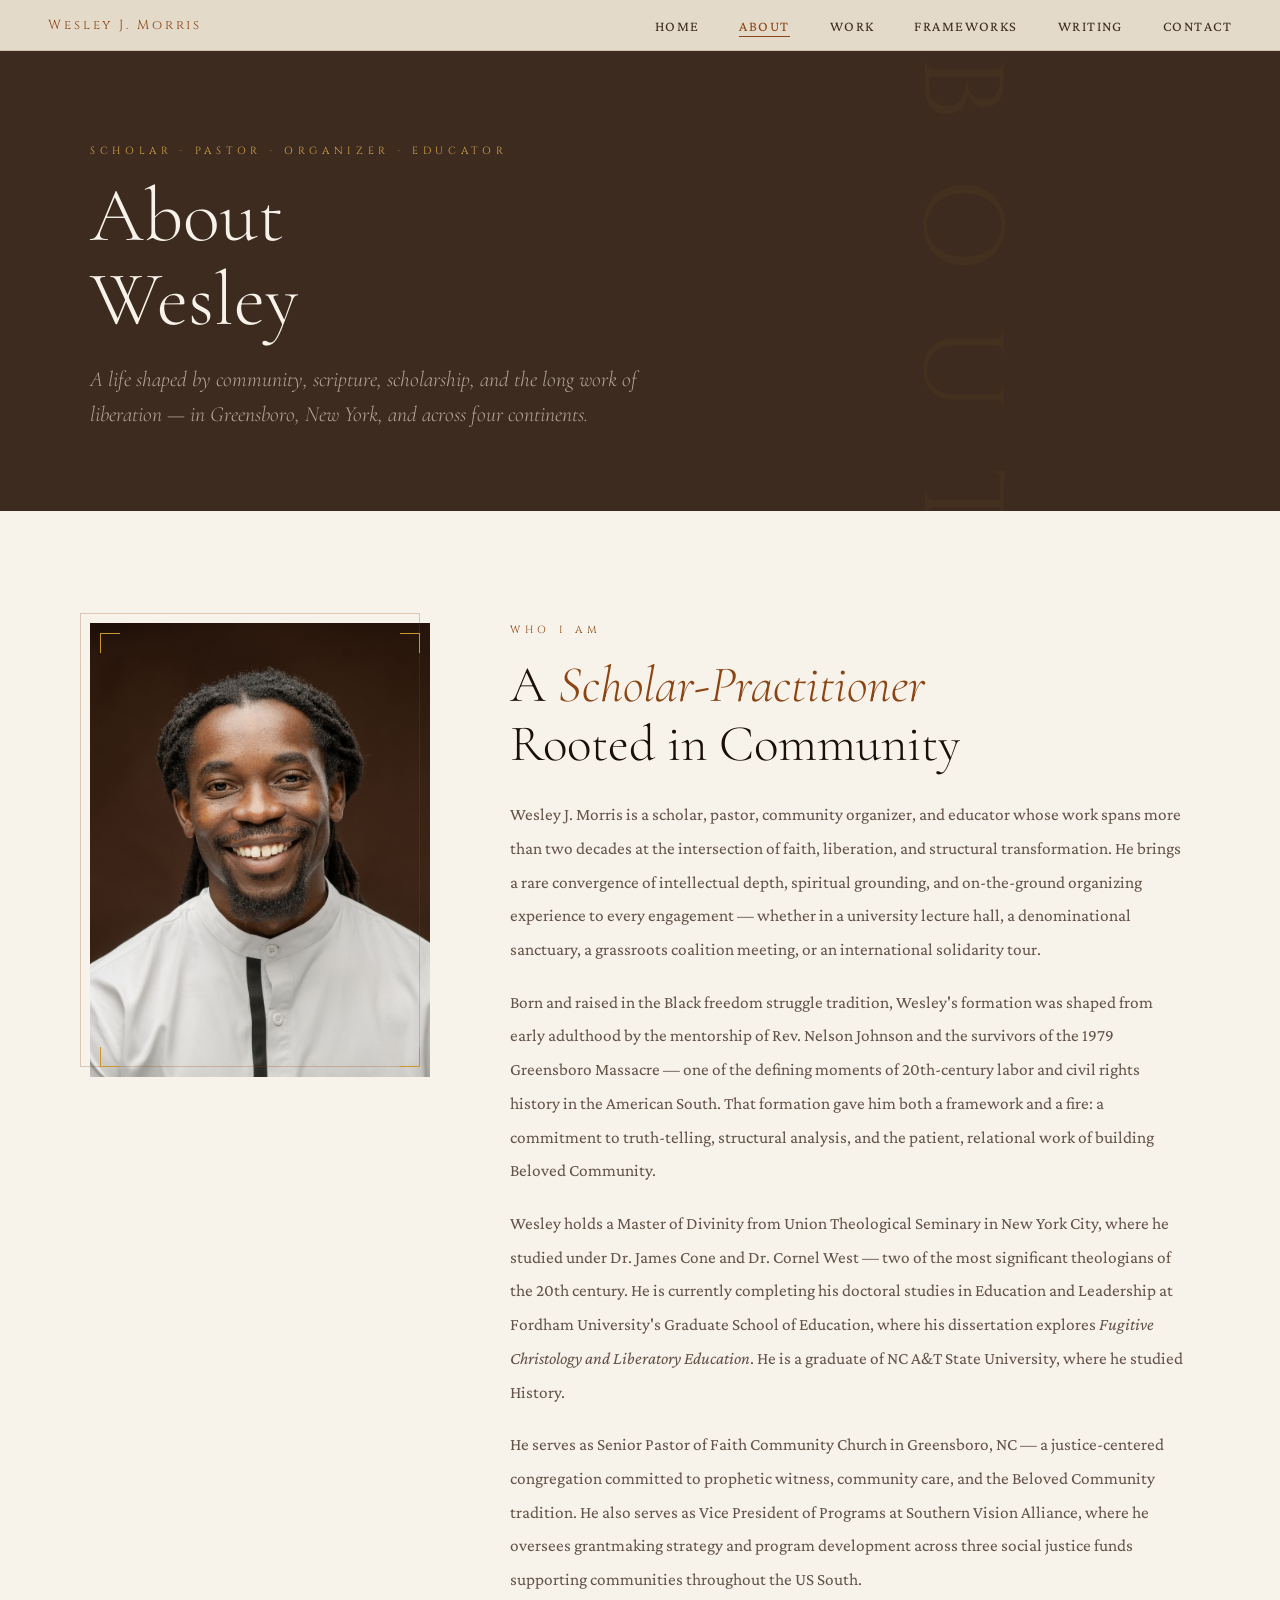
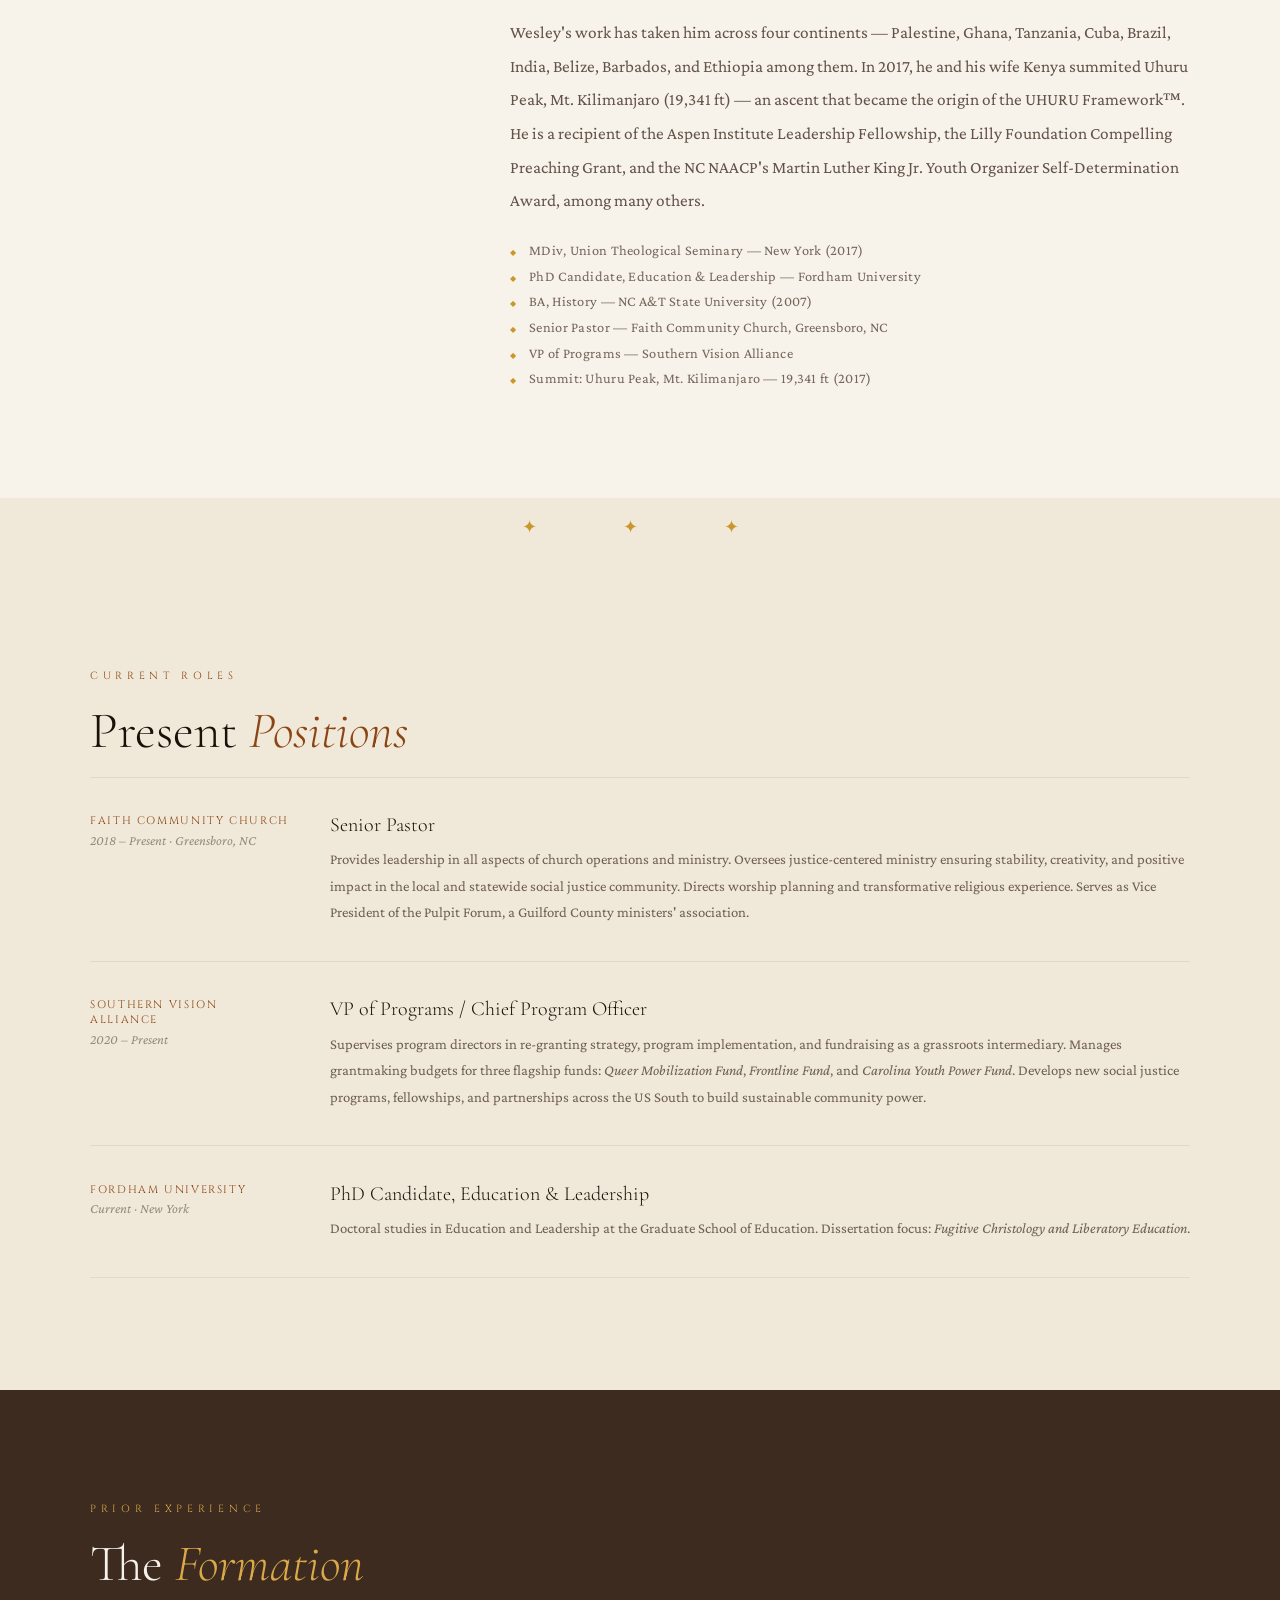
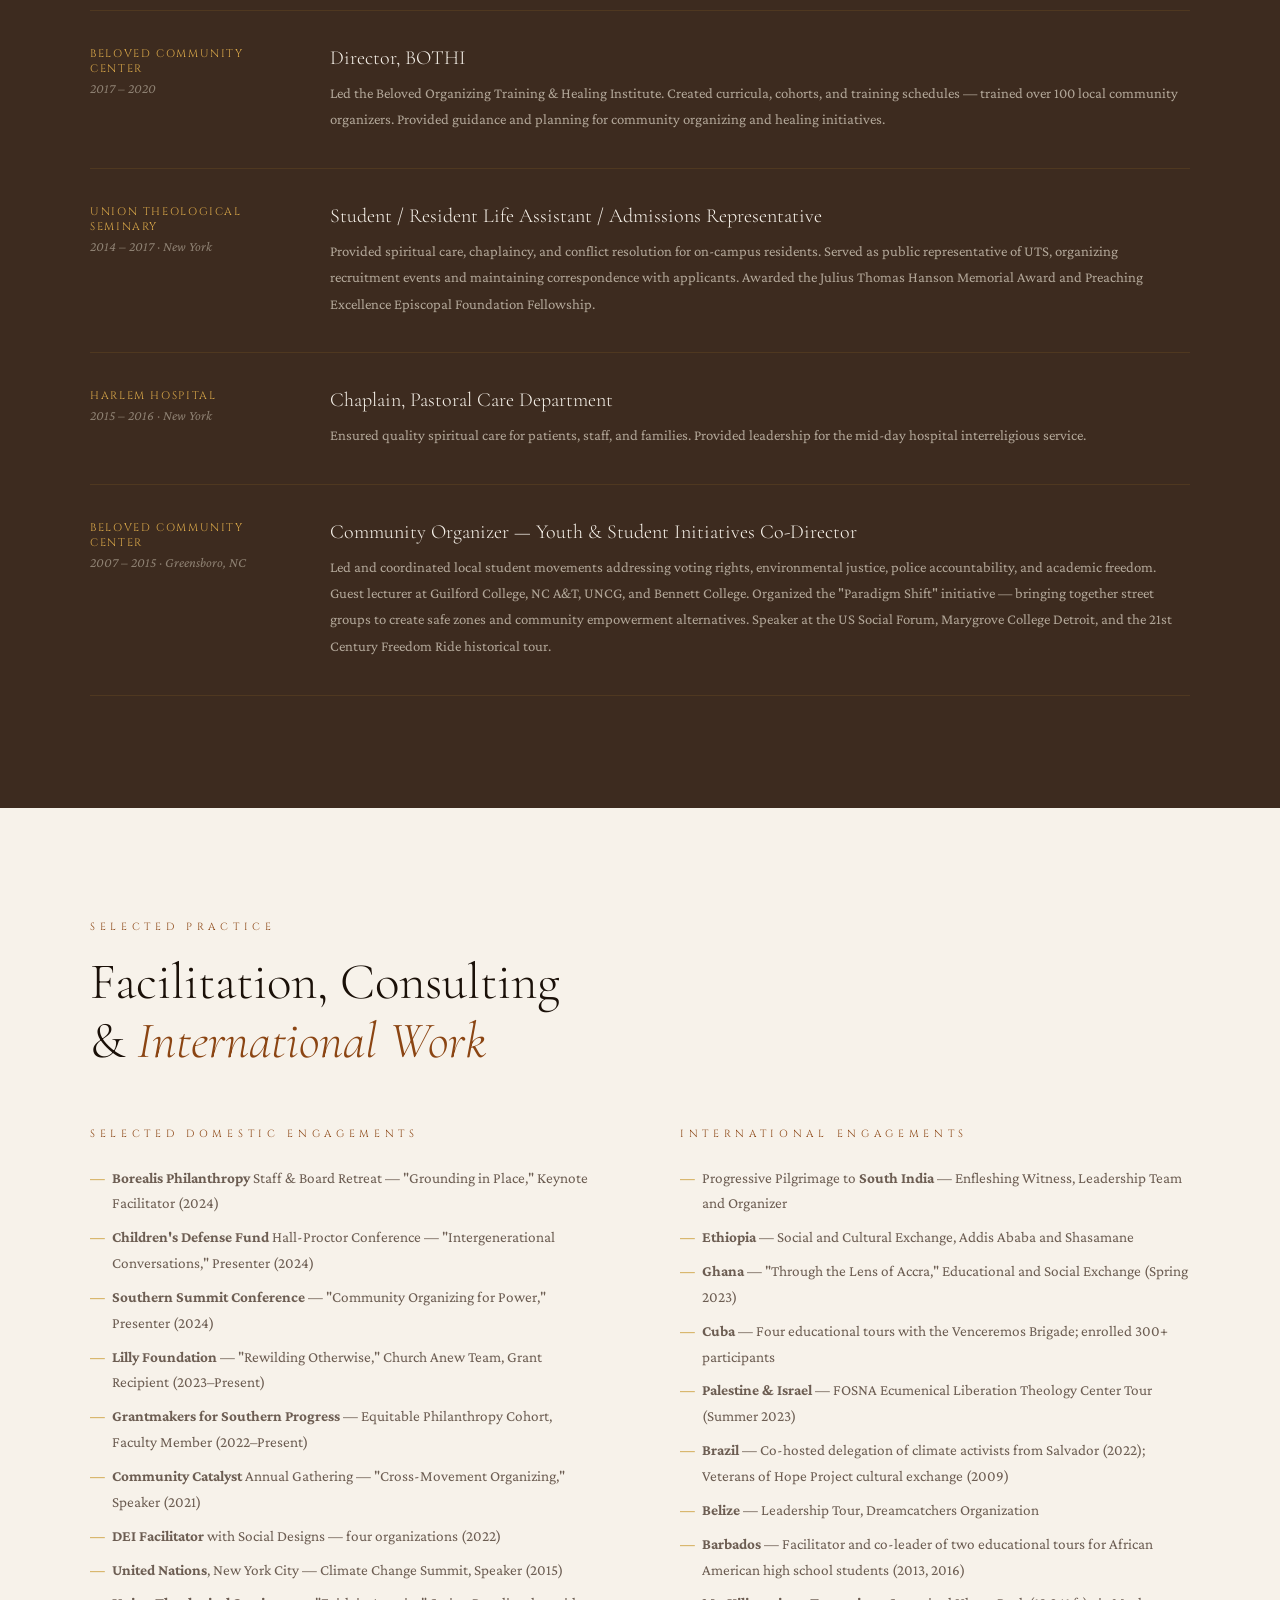
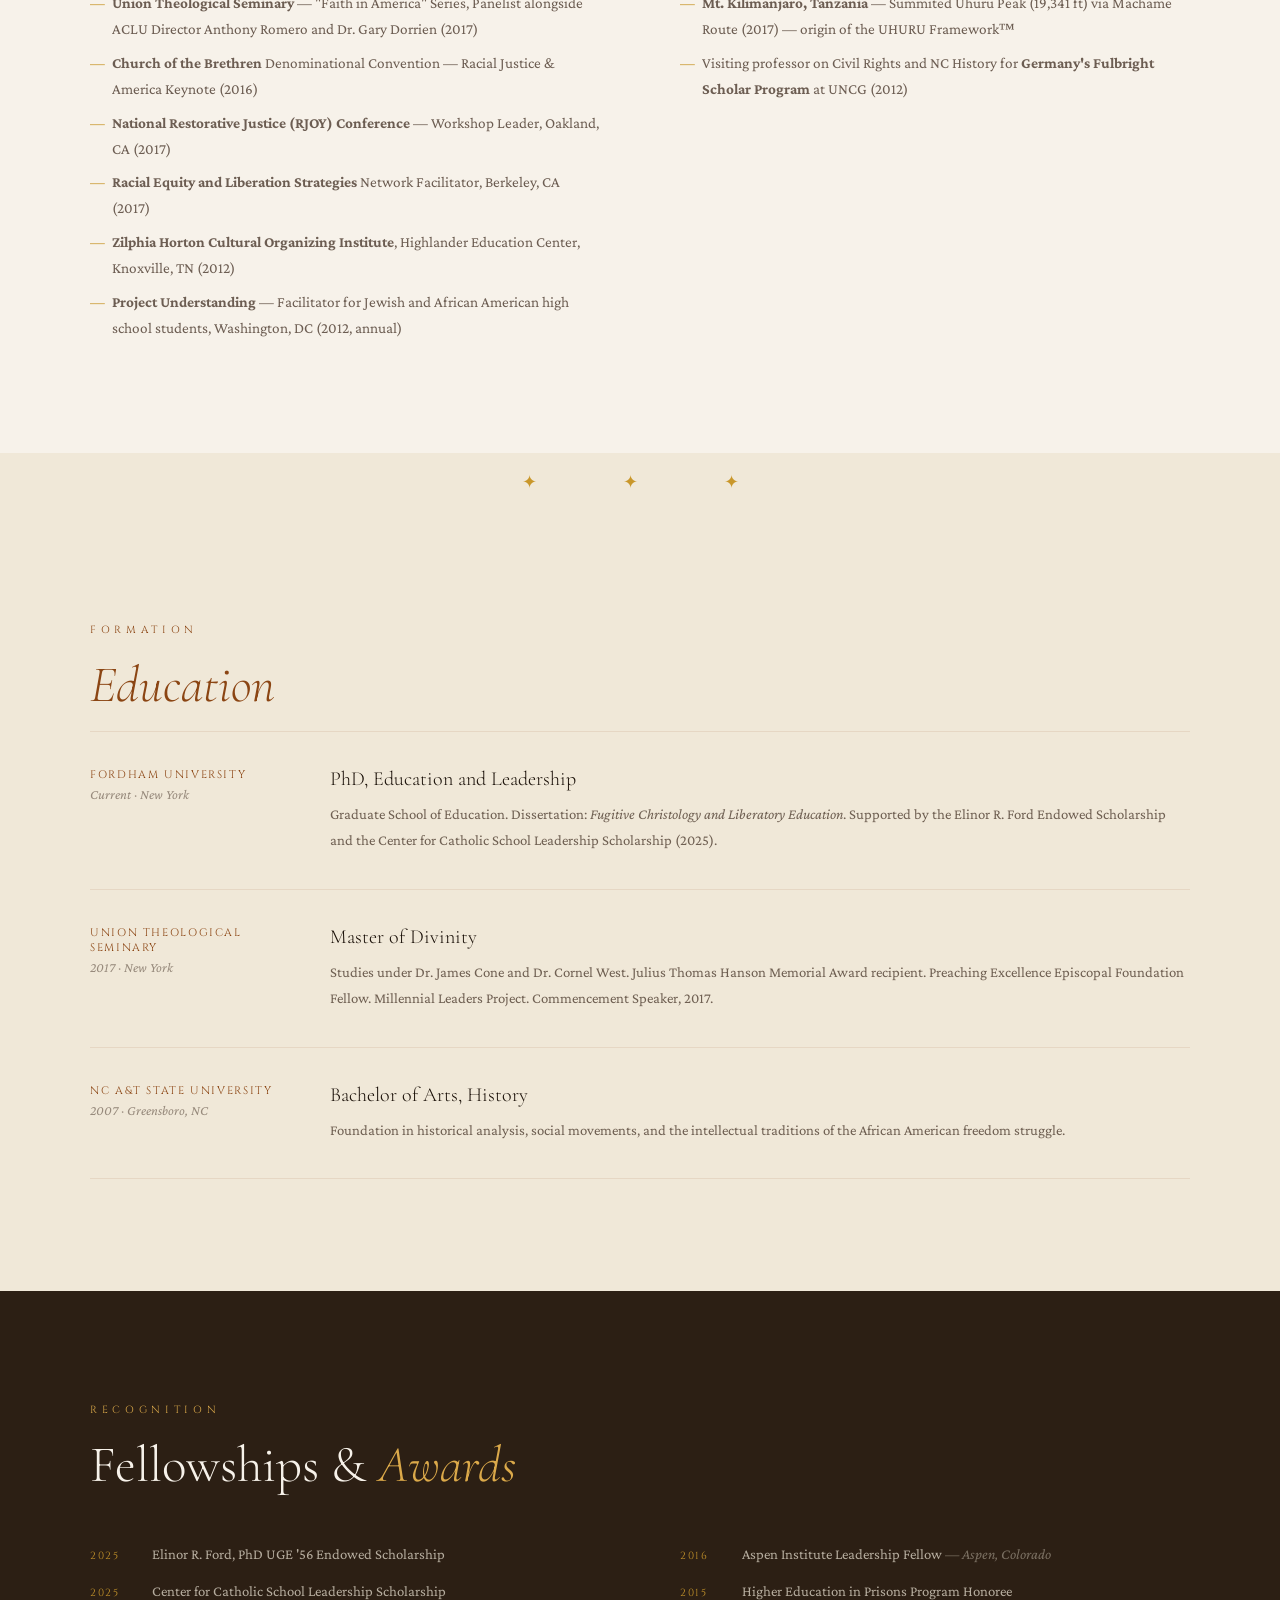
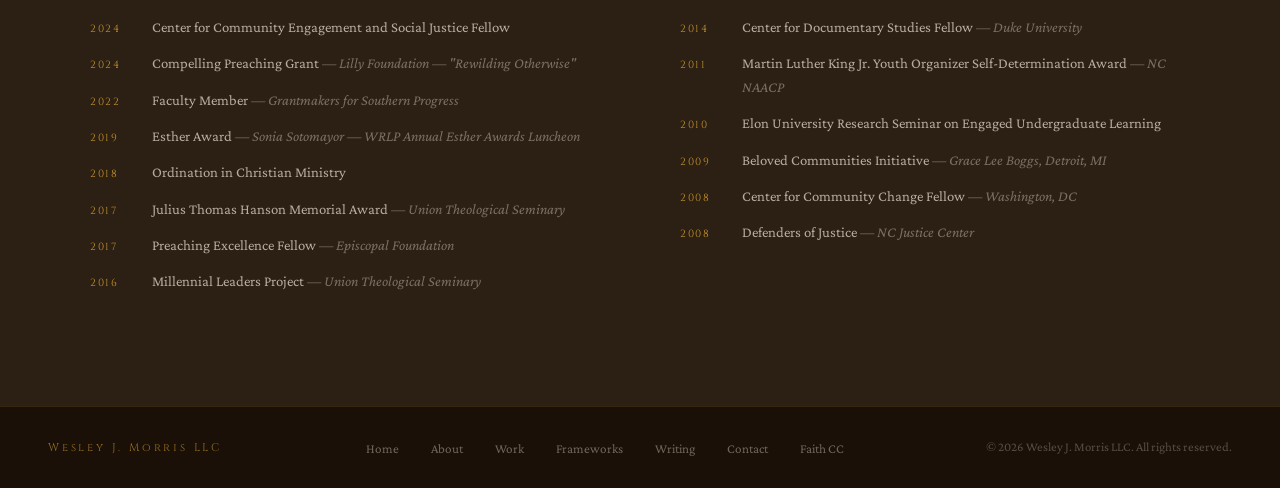
==== commit a1fc5cbf: "Update about.html" ====
--- a/about.html
+++ b/about.html
@@ -110,7 +110,7 @@
       <li><a href="index.html">Home</a></li>
       <li><a href="about.html" class="active">About</a></li>
       <li><a href="work.html">Work</a></li>
-      <li><a href="framework.html">UHURU</a></li>
+      <li><a href="framework.html">Frameworks</a></li>
       <li><a href="blog.html">Writing</a></li>
       <li><a href="index.html#contact">Contact</a></li>
     </ul>
@@ -391,7 +391,7 @@
       <li><a href="index.html">Home</a></li>
       <li><a href="about.html">About</a></li>
       <li><a href="work.html">Work</a></li>
-      <li><a href="framework.html">UHURU</a></li>
+      <li><a href="framework.html">Frameworks</a></li>
       <li><a href="blog.html">Writing</a></li>
       <li><a href="index.html#contact">Contact</a></li>
       <li><a href="https://faithccgso.org" target="_blank" rel="noopener">Faith CC</a></li>
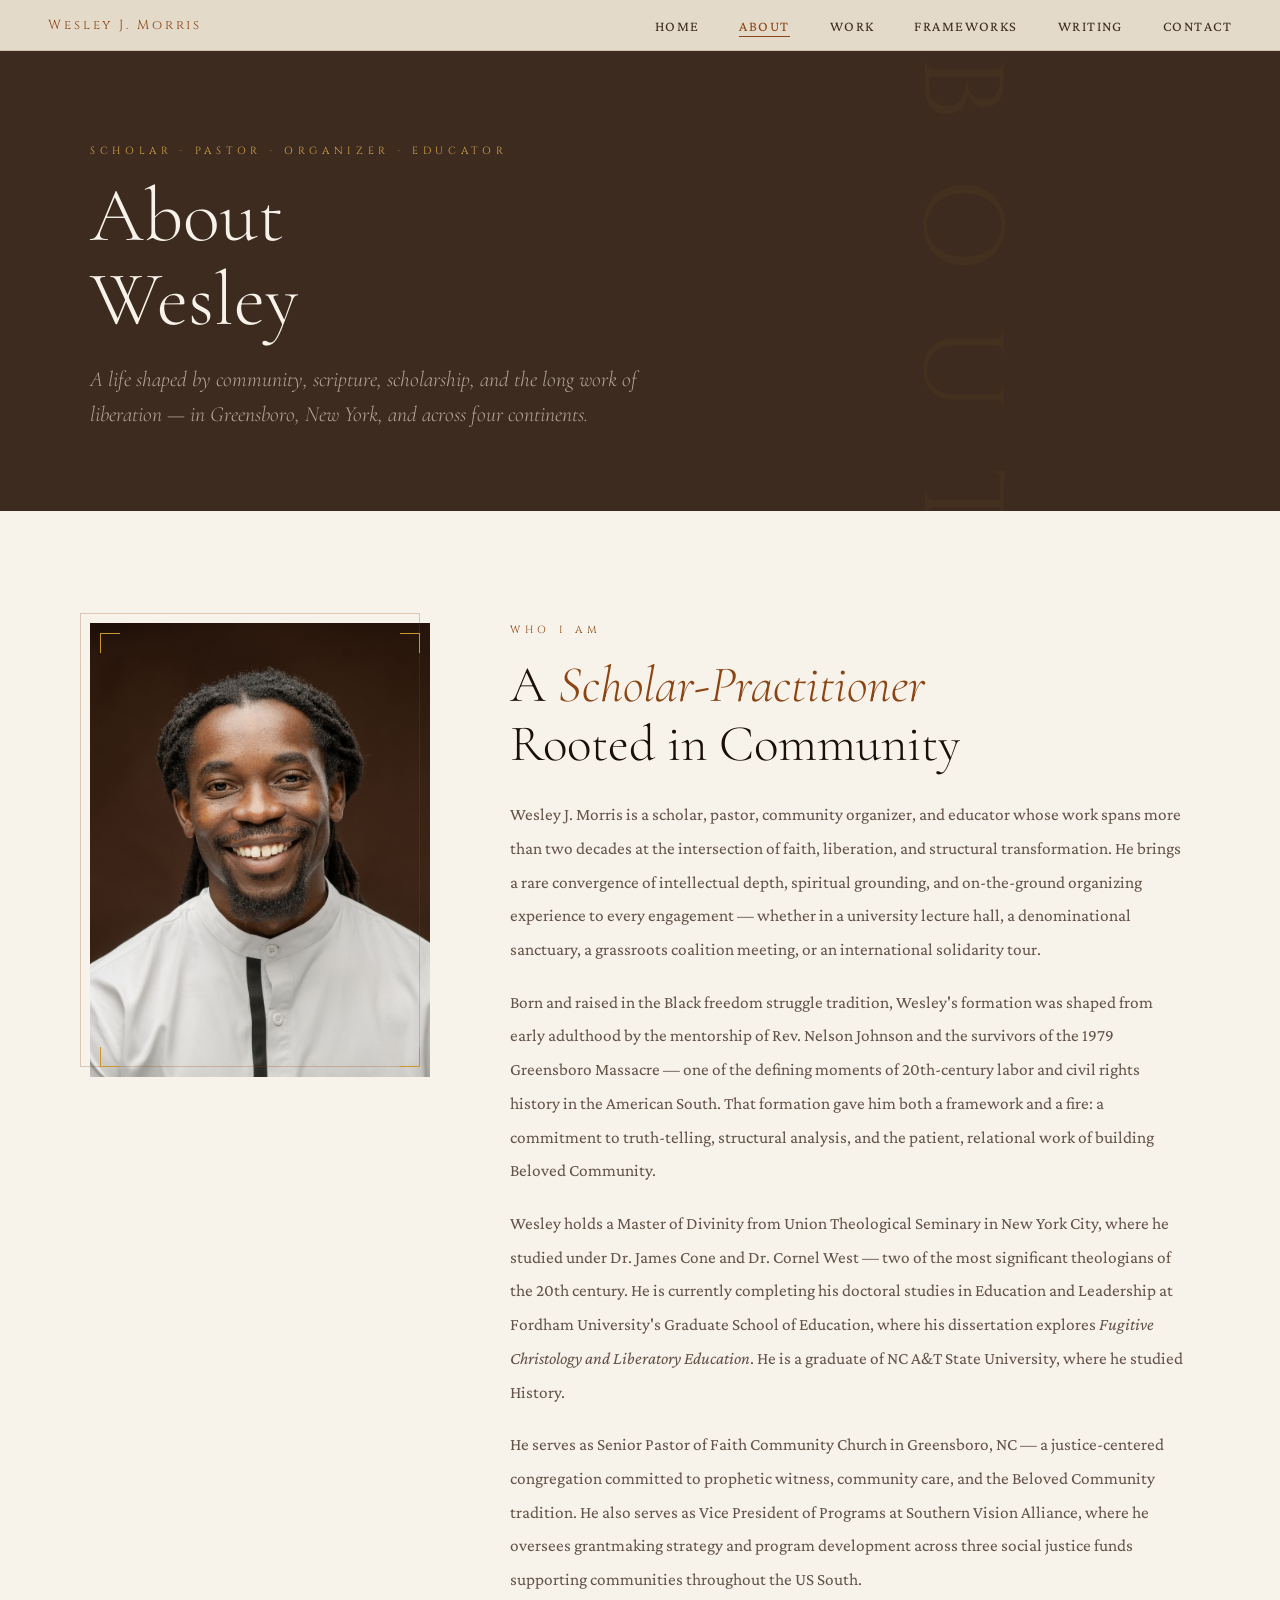
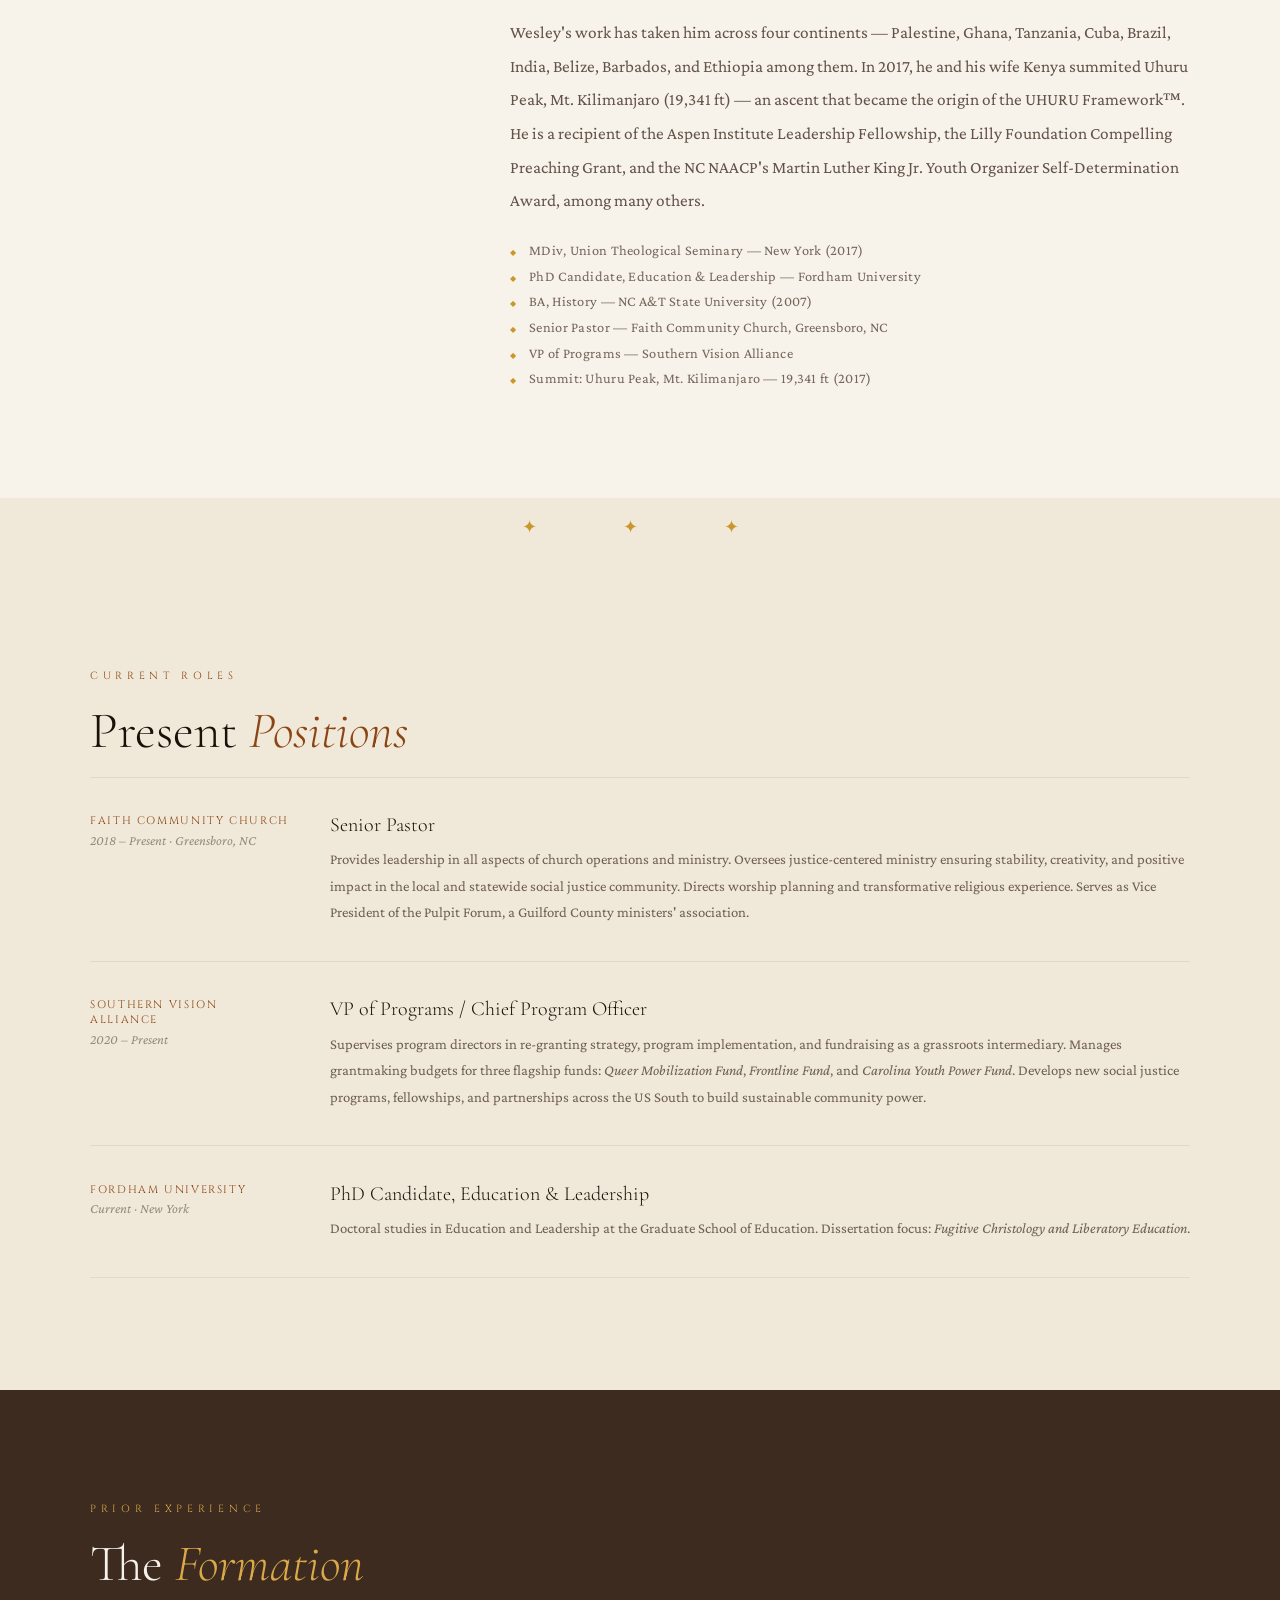
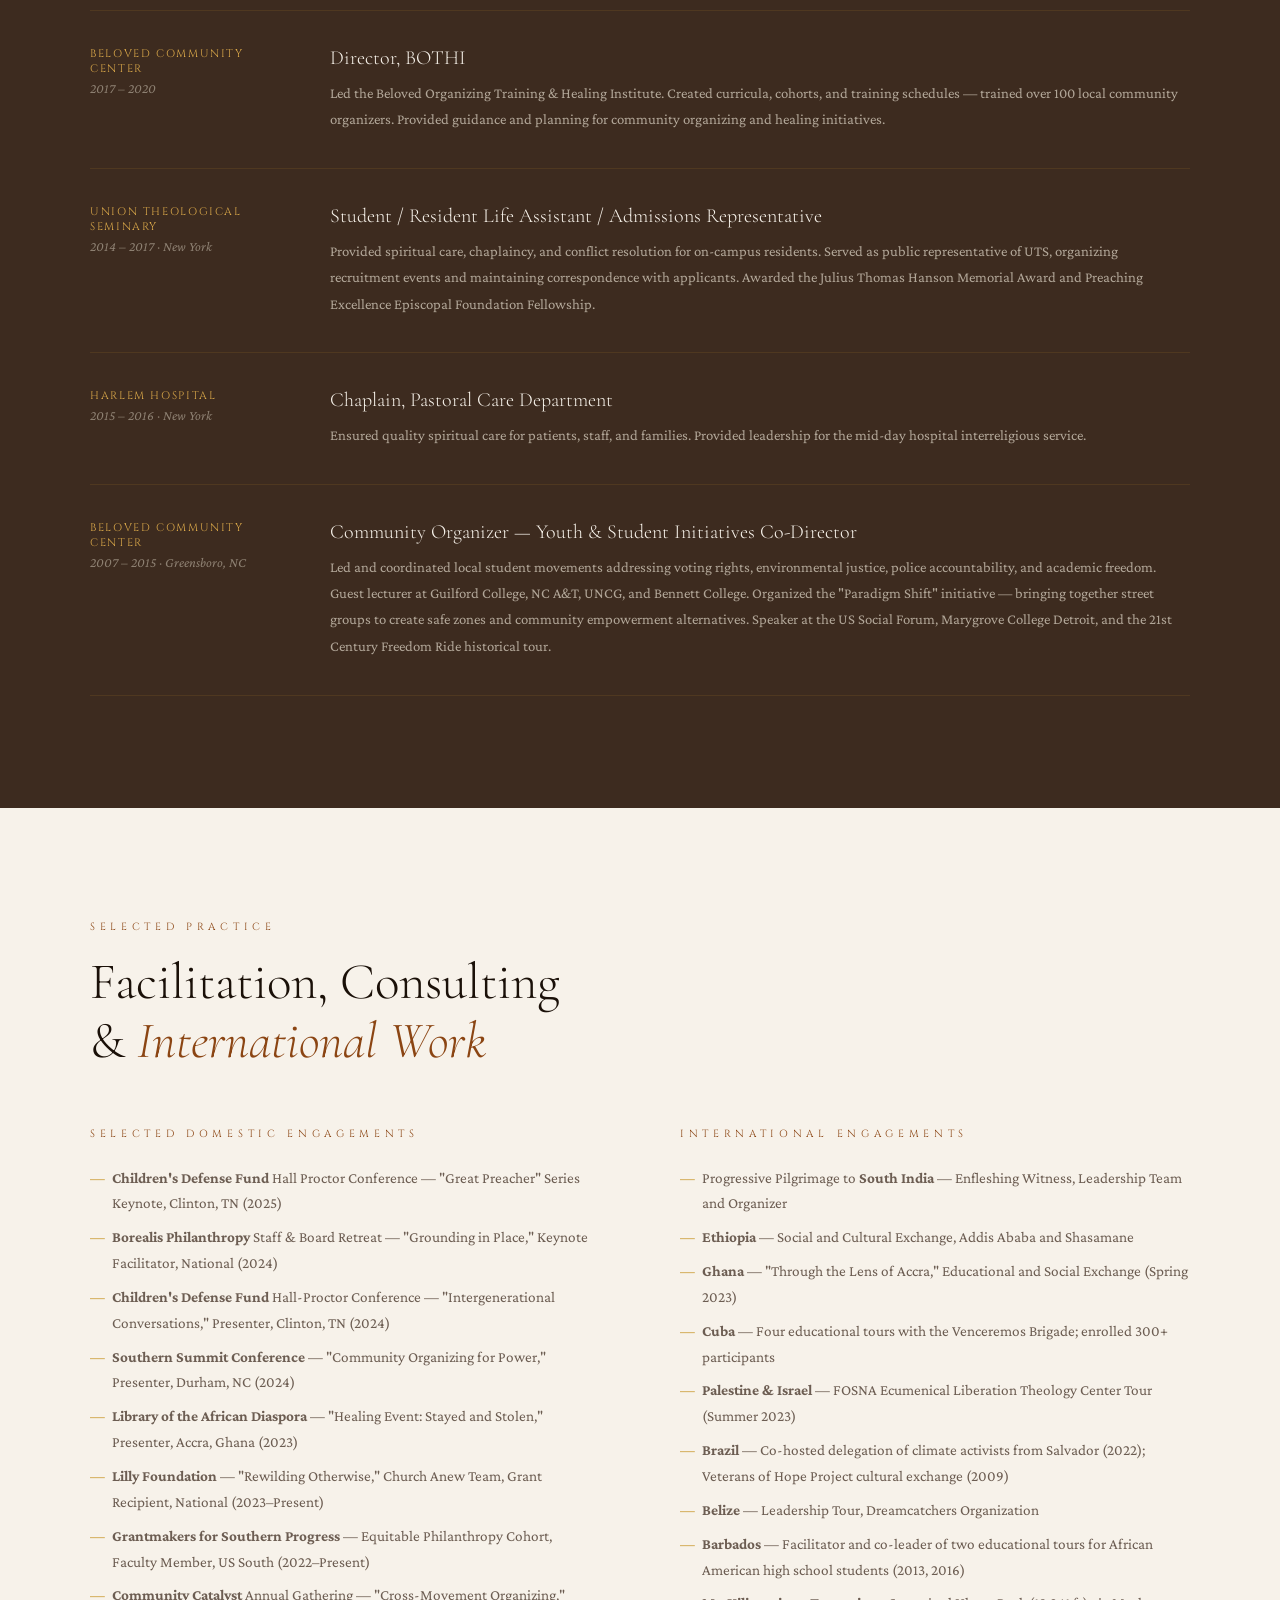
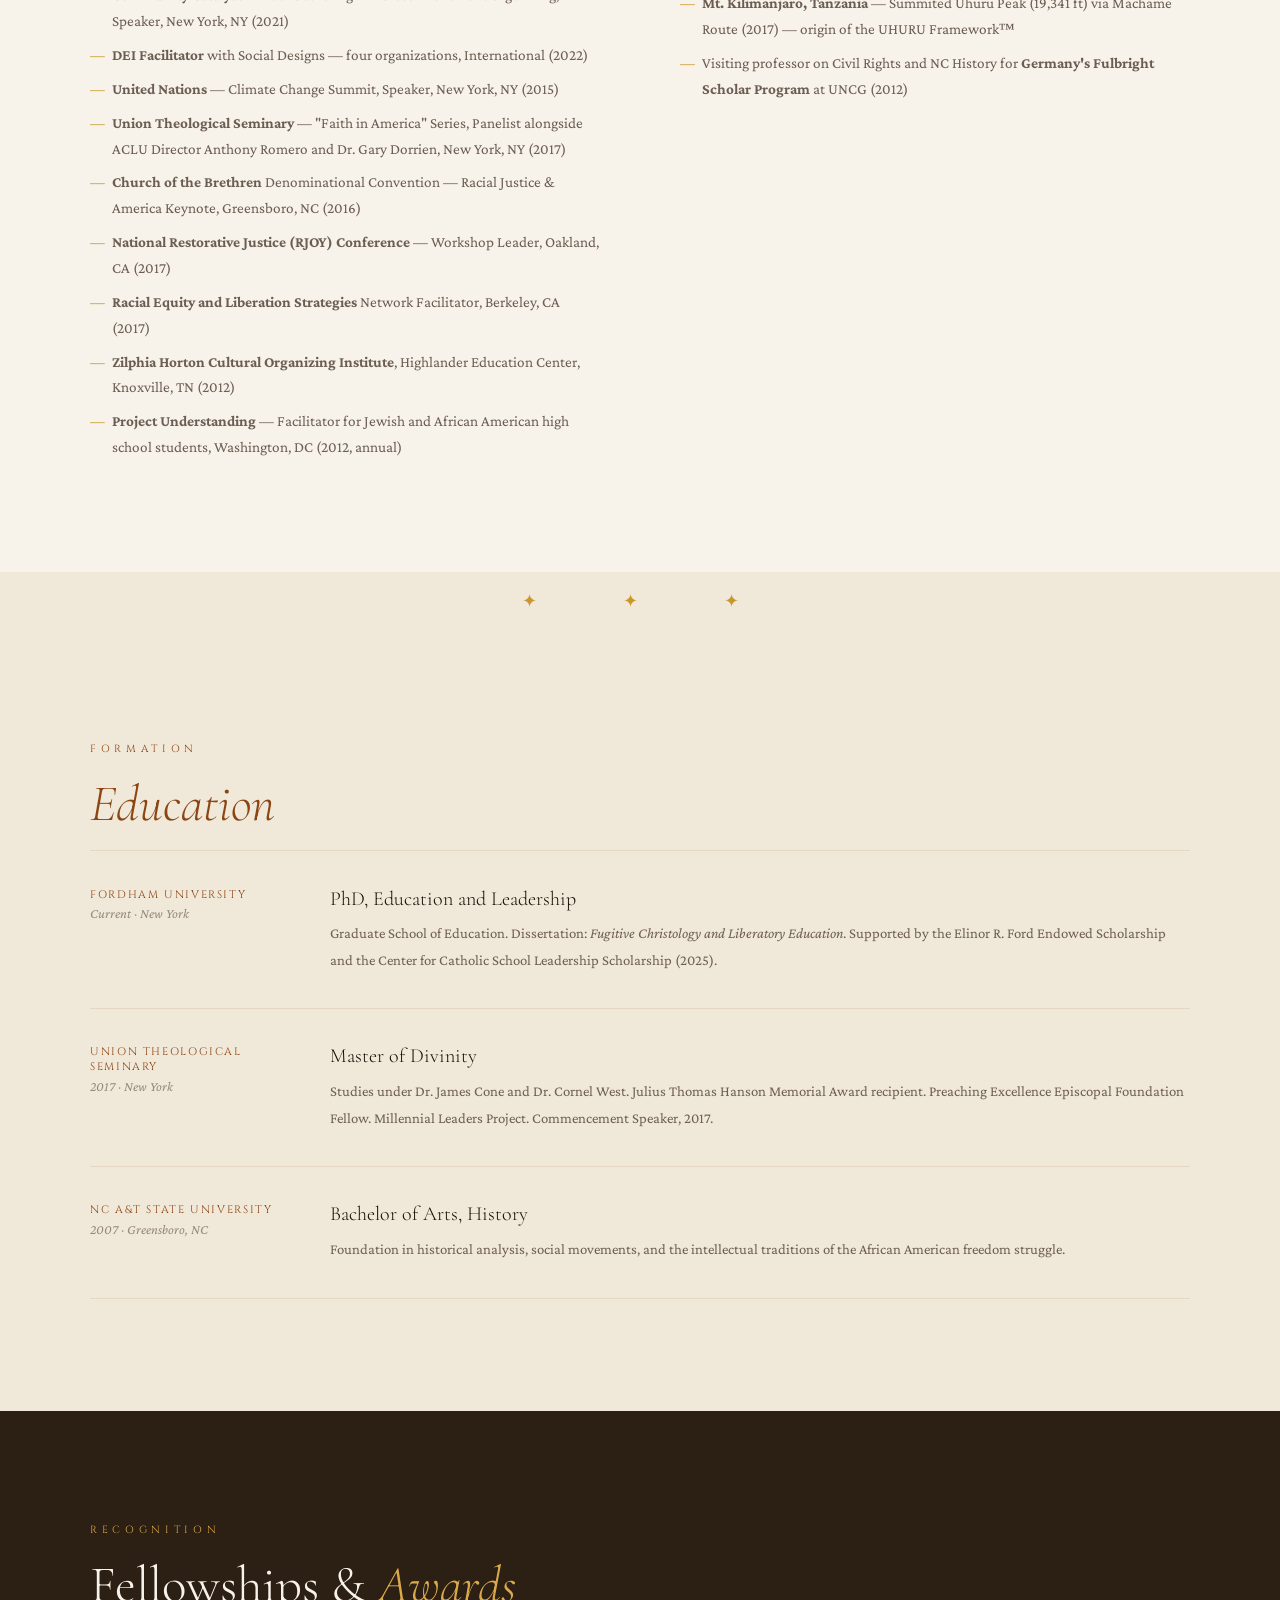
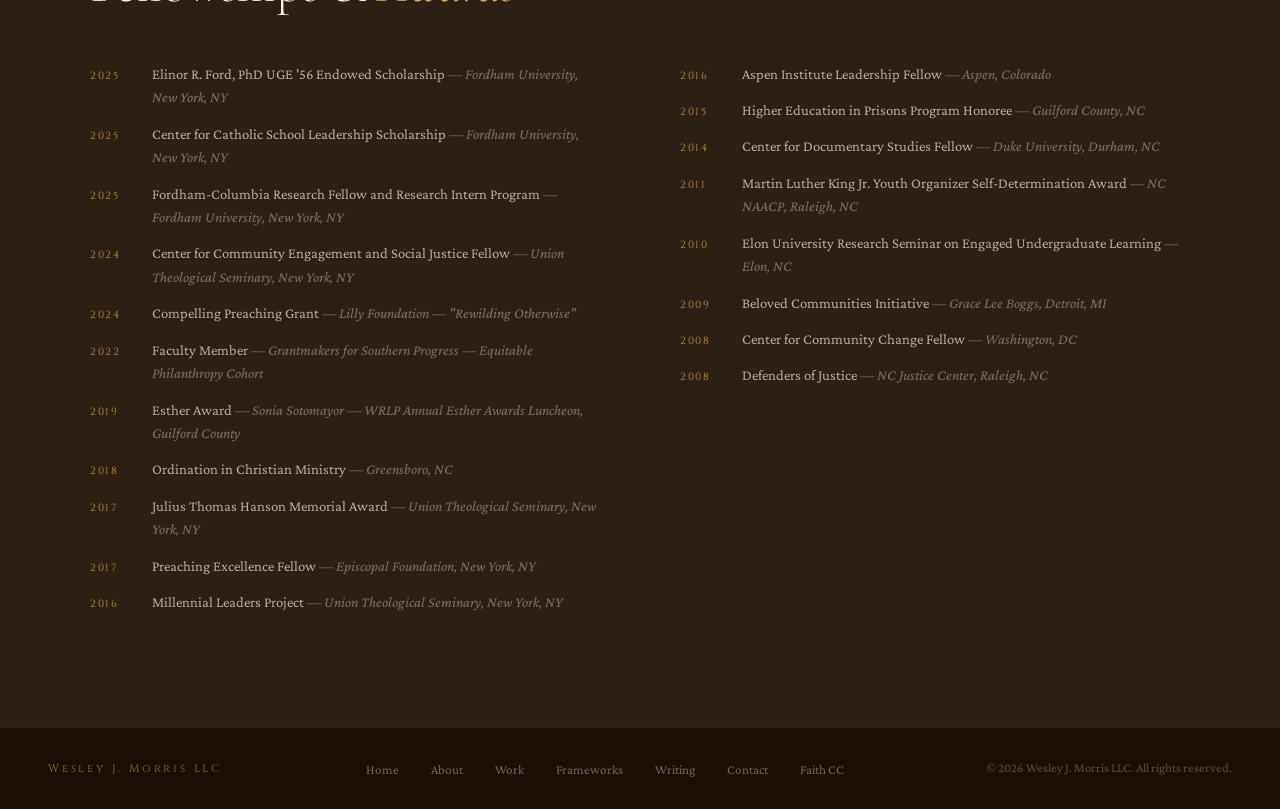
==== commit 500a79f2: "Update about.html" ====
--- a/about.html
+++ b/about.html
@@ -271,16 +271,18 @@
         <div>
           <p class="t-eyebrow" style="margin-bottom:1.5rem;">Selected Domestic Engagements</p>
           <ul class="engagement-list">
-            <li><strong>Borealis Philanthropy</strong> Staff &amp; Board Retreat — "Grounding in Place," Keynote Facilitator (2024)</li>
-            <li><strong>Children's Defense Fund</strong> Hall-Proctor Conference — "Intergenerational Conversations," Presenter (2024)</li>
-            <li><strong>Southern Summit Conference</strong> — "Community Organizing for Power," Presenter (2024)</li>
-            <li><strong>Lilly Foundation</strong> — "Rewilding Otherwise," Church Anew Team, Grant Recipient (2023–Present)</li>
-            <li><strong>Grantmakers for Southern Progress</strong> — Equitable Philanthropy Cohort, Faculty Member (2022–Present)</li>
-            <li><strong>Community Catalyst</strong> Annual Gathering — "Cross-Movement Organizing," Speaker (2021)</li>
-            <li><strong>DEI Facilitator</strong> with Social Designs — four organizations (2022)</li>
-            <li><strong>United Nations</strong>, New York City — Climate Change Summit, Speaker (2015)</li>
-            <li><strong>Union Theological Seminary</strong> — "Faith in America" Series, Panelist alongside ACLU Director Anthony Romero and Dr. Gary Dorrien (2017)</li>
-            <li><strong>Church of the Brethren</strong> Denominational Convention — Racial Justice &amp; America Keynote (2016)</li>
+            <li><strong>Children's Defense Fund</strong> Hall Proctor Conference — "Great Preacher" Series Keynote, Clinton, TN (2025)</li>
+            <li><strong>Borealis Philanthropy</strong> Staff &amp; Board Retreat — "Grounding in Place," Keynote Facilitator, National (2024)</li>
+            <li><strong>Children's Defense Fund</strong> Hall-Proctor Conference — "Intergenerational Conversations," Presenter, Clinton, TN (2024)</li>
+            <li><strong>Southern Summit Conference</strong> — "Community Organizing for Power," Presenter, Durham, NC (2024)</li>
+            <li><strong>Library of the African Diaspora</strong> — "Healing Event: Stayed and Stolen," Presenter, Accra, Ghana (2023)</li>
+            <li><strong>Lilly Foundation</strong> — "Rewilding Otherwise," Church Anew Team, Grant Recipient, National (2023–Present)</li>
+            <li><strong>Grantmakers for Southern Progress</strong> — Equitable Philanthropy Cohort, Faculty Member, US South (2022–Present)</li>
+            <li><strong>Community Catalyst</strong> Annual Gathering — "Cross-Movement Organizing," Speaker, New York, NY (2021)</li>
+            <li><strong>DEI Facilitator</strong> with Social Designs — four organizations, International (2022)</li>
+            <li><strong>United Nations</strong> — Climate Change Summit, Speaker, New York, NY (2015)</li>
+            <li><strong>Union Theological Seminary</strong> — "Faith in America" Series, Panelist alongside ACLU Director Anthony Romero and Dr. Gary Dorrien, New York, NY (2017)</li>
+            <li><strong>Church of the Brethren</strong> Denominational Convention — Racial Justice &amp; America Keynote, Greensboro, NC (2016)</li>
             <li><strong>National Restorative Justice (RJOY) Conference</strong> — Workshop Leader, Oakland, CA (2017)</li>
             <li><strong>Racial Equity and Liberation Strategies</strong> Network Facilitator, Berkeley, CA (2017)</li>
             <li><strong>Zilphia Horton Cultural Organizing Institute</strong>, Highlander Education Center, Knoxville, TN (2012)</li>
@@ -356,28 +358,29 @@
       <div class="two-col reveal" style="margin-top: 3rem;">
         <div>
           <div class="award-list">
-            <div class="award-item"><span class="award-year">2025</span><span class="award-text award-text--light">Elinor R. Ford, PhD UGE '56 Endowed Scholarship</span></div>
-            <div class="award-item"><span class="award-year">2025</span><span class="award-text award-text--light">Center for Catholic School Leadership Scholarship</span></div>
-            <div class="award-item"><span class="award-year">2024</span><span class="award-text award-text--light">Center for Community Engagement and Social Justice Fellow</span></div>
+            <div class="award-item"><span class="award-year">2025</span><span class="award-text award-text--light">Elinor R. Ford, PhD UGE '56 Endowed Scholarship <em>— Fordham University, New York, NY</em></span></div>
+            <div class="award-item"><span class="award-year">2025</span><span class="award-text award-text--light">Center for Catholic School Leadership Scholarship <em>— Fordham University, New York, NY</em></span></div>
+            <div class="award-item"><span class="award-year">2025</span><span class="award-text award-text--light">Fordham-Columbia Research Fellow and Research Intern Program <em>— Fordham University, New York, NY</em></span></div>
+            <div class="award-item"><span class="award-year">2024</span><span class="award-text award-text--light">Center for Community Engagement and Social Justice Fellow <em>— Union Theological Seminary, New York, NY</em></span></div>
             <div class="award-item"><span class="award-year">2024</span><span class="award-text award-text--light">Compelling Preaching Grant <em>— Lilly Foundation — "Rewilding Otherwise"</em></span></div>
-            <div class="award-item"><span class="award-year">2022</span><span class="award-text award-text--light">Faculty Member <em>— Grantmakers for Southern Progress</em></span></div>
-            <div class="award-item"><span class="award-year">2019</span><span class="award-text award-text--light">Esther Award <em>— Sonia Sotomayor — WRLP Annual Esther Awards Luncheon</em></span></div>
-            <div class="award-item"><span class="award-year">2018</span><span class="award-text award-text--light">Ordination in Christian Ministry</span></div>
-            <div class="award-item"><span class="award-year">2017</span><span class="award-text award-text--light">Julius Thomas Hanson Memorial Award <em>— Union Theological Seminary</em></span></div>
-            <div class="award-item"><span class="award-year">2017</span><span class="award-text award-text--light">Preaching Excellence Fellow <em>— Episcopal Foundation</em></span></div>
-            <div class="award-item"><span class="award-year">2016</span><span class="award-text award-text--light">Millennial Leaders Project <em>— Union Theological Seminary</em></span></div>
+            <div class="award-item"><span class="award-year">2022</span><span class="award-text award-text--light">Faculty Member <em>— Grantmakers for Southern Progress — Equitable Philanthropy Cohort</em></span></div>
+            <div class="award-item"><span class="award-year">2019</span><span class="award-text award-text--light">Esther Award <em>— Sonia Sotomayor — WRLP Annual Esther Awards Luncheon, Guilford County</em></span></div>
+            <div class="award-item"><span class="award-year">2018</span><span class="award-text award-text--light">Ordination in Christian Ministry <em>— Greensboro, NC</em></span></div>
+            <div class="award-item"><span class="award-year">2017</span><span class="award-text award-text--light">Julius Thomas Hanson Memorial Award <em>— Union Theological Seminary, New York, NY</em></span></div>
+            <div class="award-item"><span class="award-year">2017</span><span class="award-text award-text--light">Preaching Excellence Fellow <em>— Episcopal Foundation, New York, NY</em></span></div>
+            <div class="award-item"><span class="award-year">2016</span><span class="award-text award-text--light">Millennial Leaders Project <em>— Union Theological Seminary, New York, NY</em></span></div>
           </div>
         </div>
         <div>
           <div class="award-list">
             <div class="award-item"><span class="award-year">2016</span><span class="award-text award-text--light">Aspen Institute Leadership Fellow <em>— Aspen, Colorado</em></span></div>
-            <div class="award-item"><span class="award-year">2015</span><span class="award-text award-text--light">Higher Education in Prisons Program Honoree</span></div>
-            <div class="award-item"><span class="award-year">2014</span><span class="award-text award-text--light">Center for Documentary Studies Fellow <em>— Duke University</em></span></div>
-            <div class="award-item"><span class="award-year">2011</span><span class="award-text award-text--light">Martin Luther King Jr. Youth Organizer Self-Determination Award <em>— NC NAACP</em></span></div>
-            <div class="award-item"><span class="award-year">2010</span><span class="award-text award-text--light">Elon University Research Seminar on Engaged Undergraduate Learning</span></div>
+            <div class="award-item"><span class="award-year">2015</span><span class="award-text award-text--light">Higher Education in Prisons Program Honoree <em>— Guilford County, NC</em></span></div>
+            <div class="award-item"><span class="award-year">2014</span><span class="award-text award-text--light">Center for Documentary Studies Fellow <em>— Duke University, Durham, NC</em></span></div>
+            <div class="award-item"><span class="award-year">2011</span><span class="award-text award-text--light">Martin Luther King Jr. Youth Organizer Self-Determination Award <em>— NC NAACP, Raleigh, NC</em></span></div>
+            <div class="award-item"><span class="award-year">2010</span><span class="award-text award-text--light">Elon University Research Seminar on Engaged Undergraduate Learning <em>— Elon, NC</em></span></div>
             <div class="award-item"><span class="award-year">2009</span><span class="award-text award-text--light">Beloved Communities Initiative <em>— Grace Lee Boggs, Detroit, MI</em></span></div>
             <div class="award-item"><span class="award-year">2008</span><span class="award-text award-text--light">Center for Community Change Fellow <em>— Washington, DC</em></span></div>
-            <div class="award-item"><span class="award-year">2008</span><span class="award-text award-text--light">Defenders of Justice <em>— NC Justice Center</em></span></div>
+            <div class="award-item"><span class="award-year">2008</span><span class="award-text award-text--light">Defenders of Justice <em>— NC Justice Center, Raleigh, NC</em></span></div>
           </div>
         </div>
       </div>
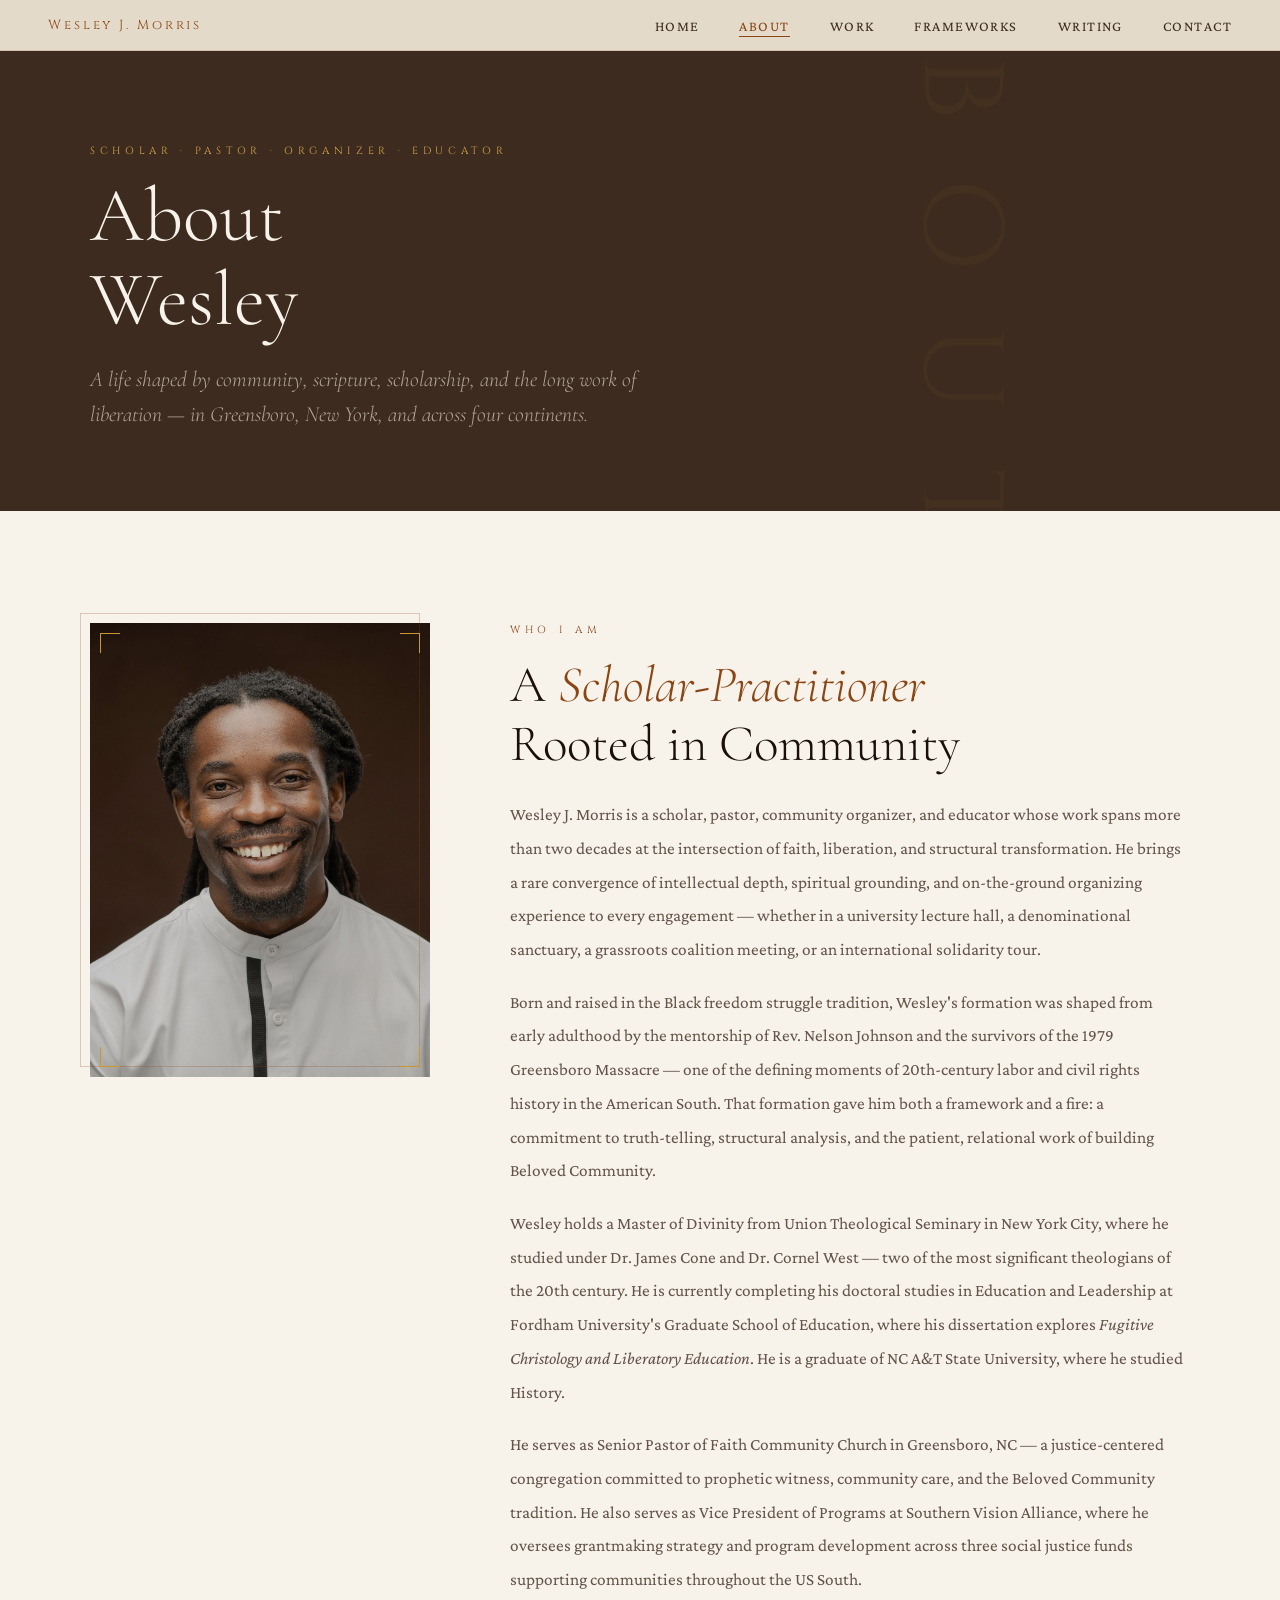
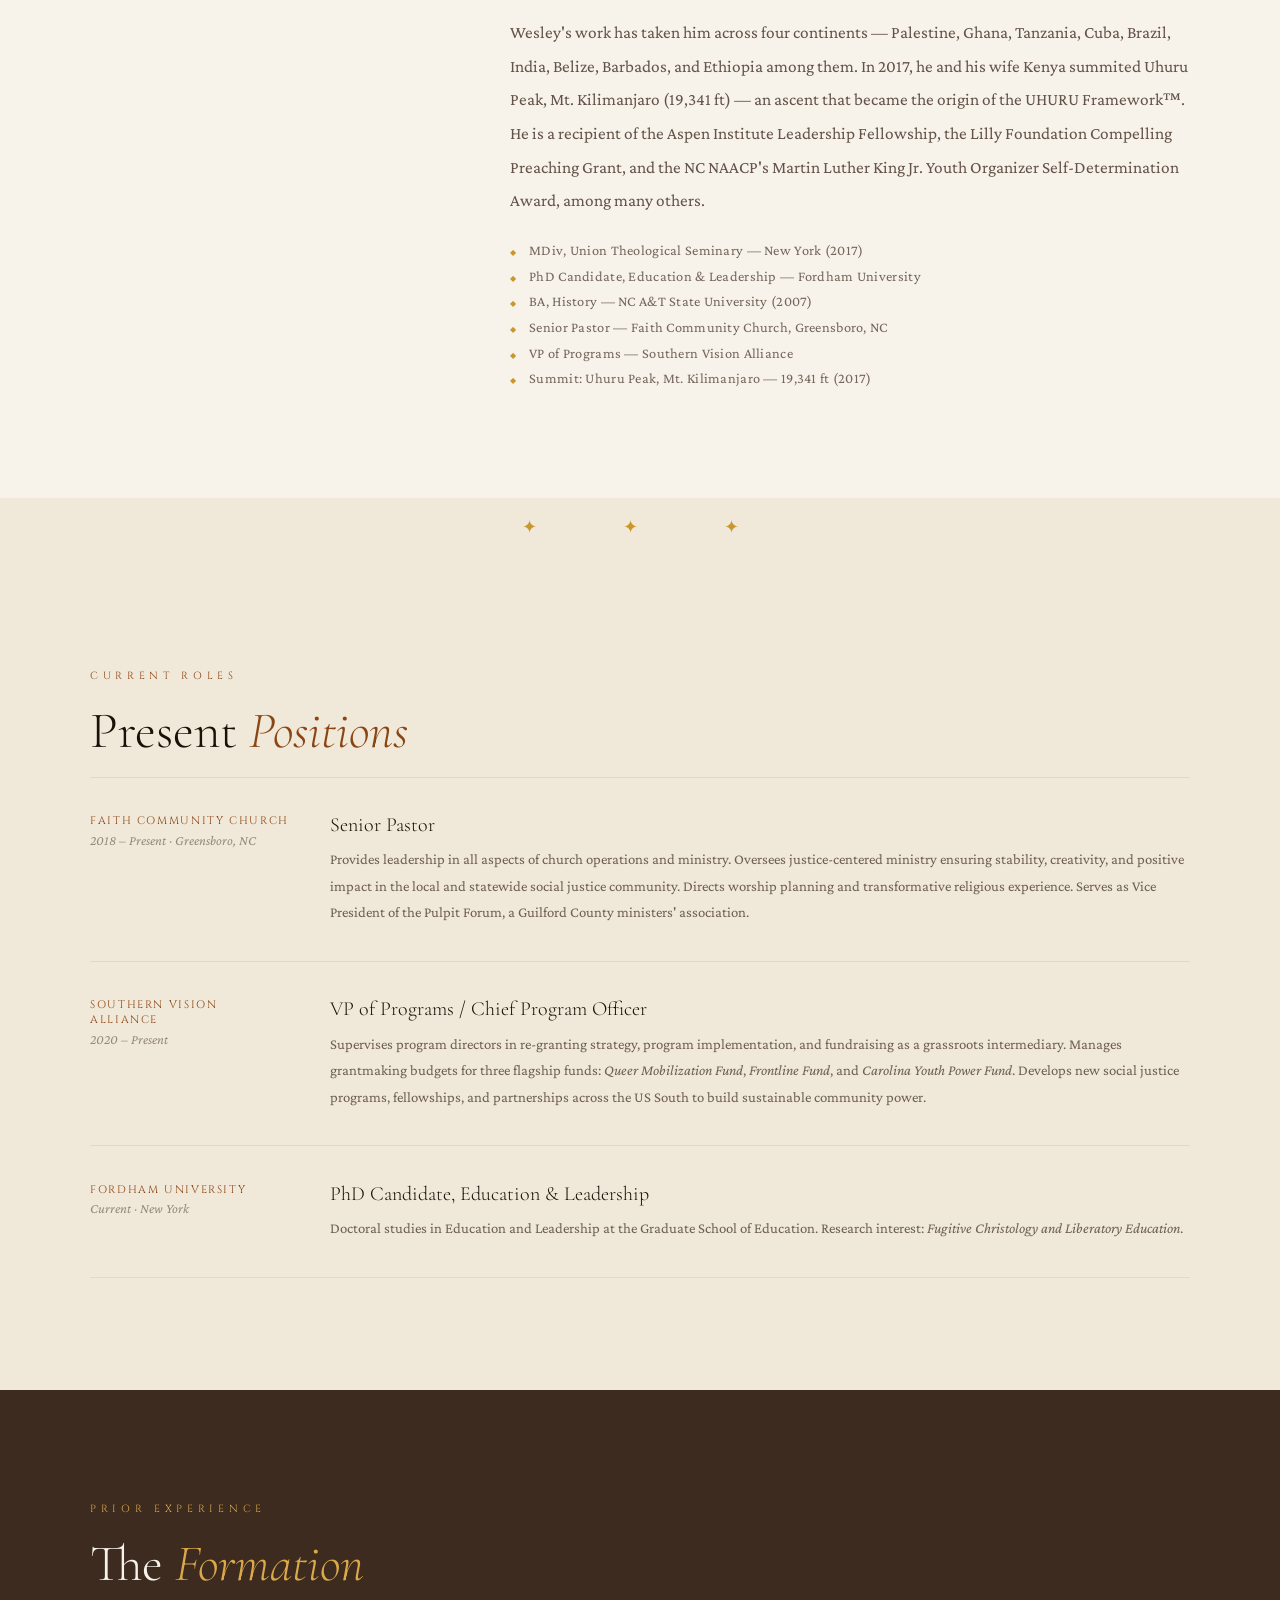
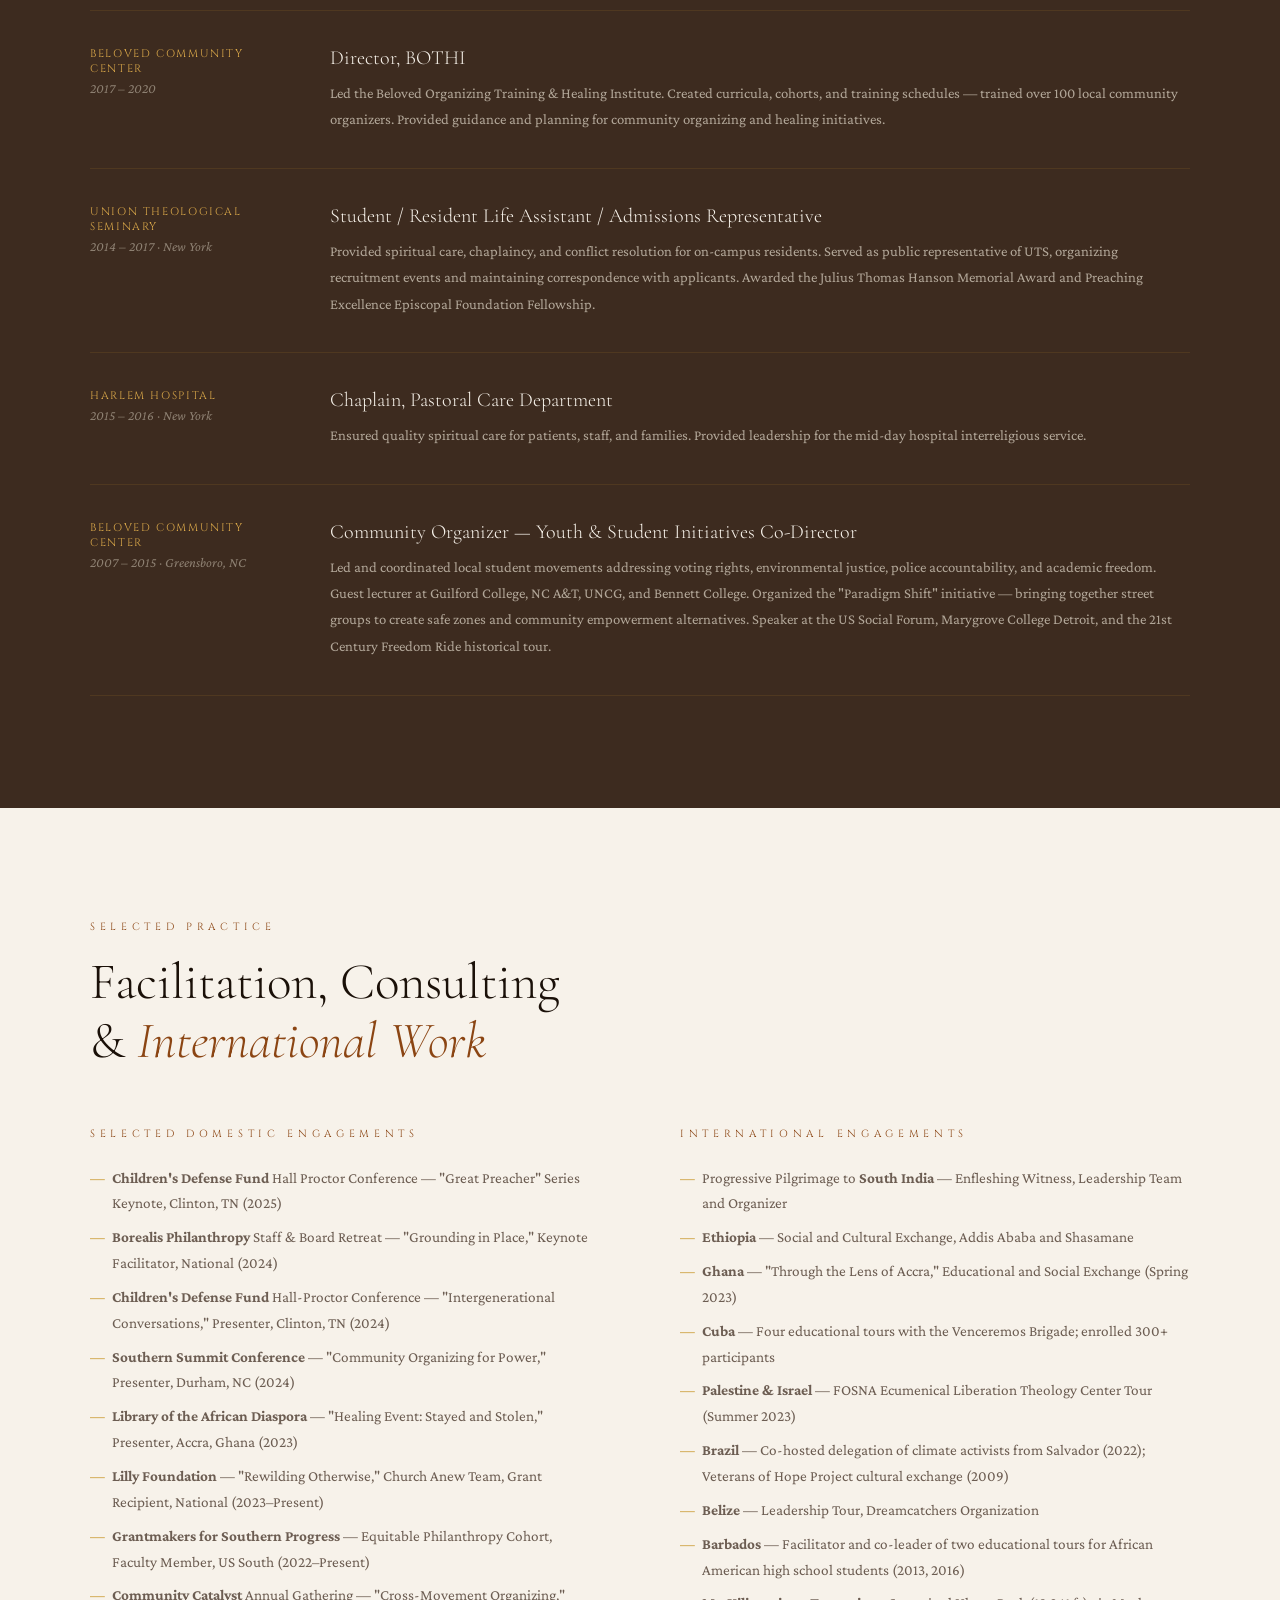
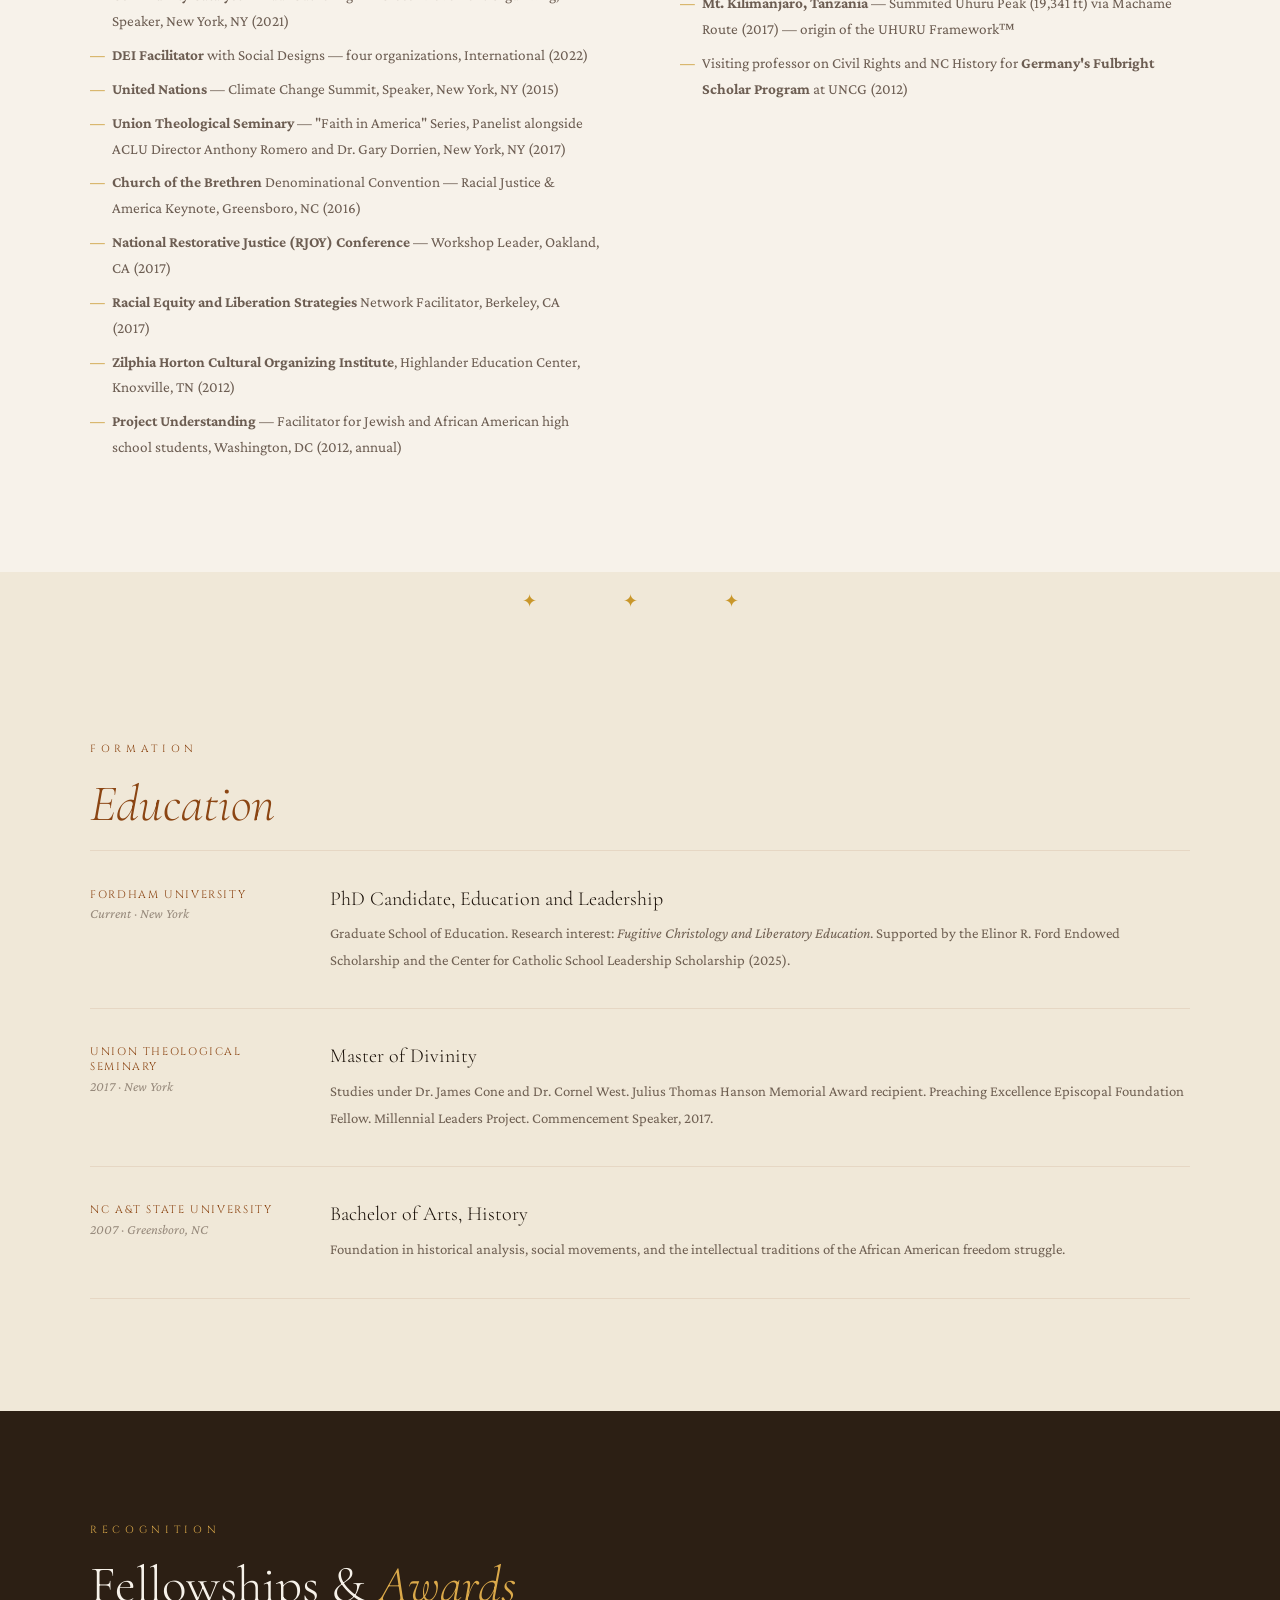
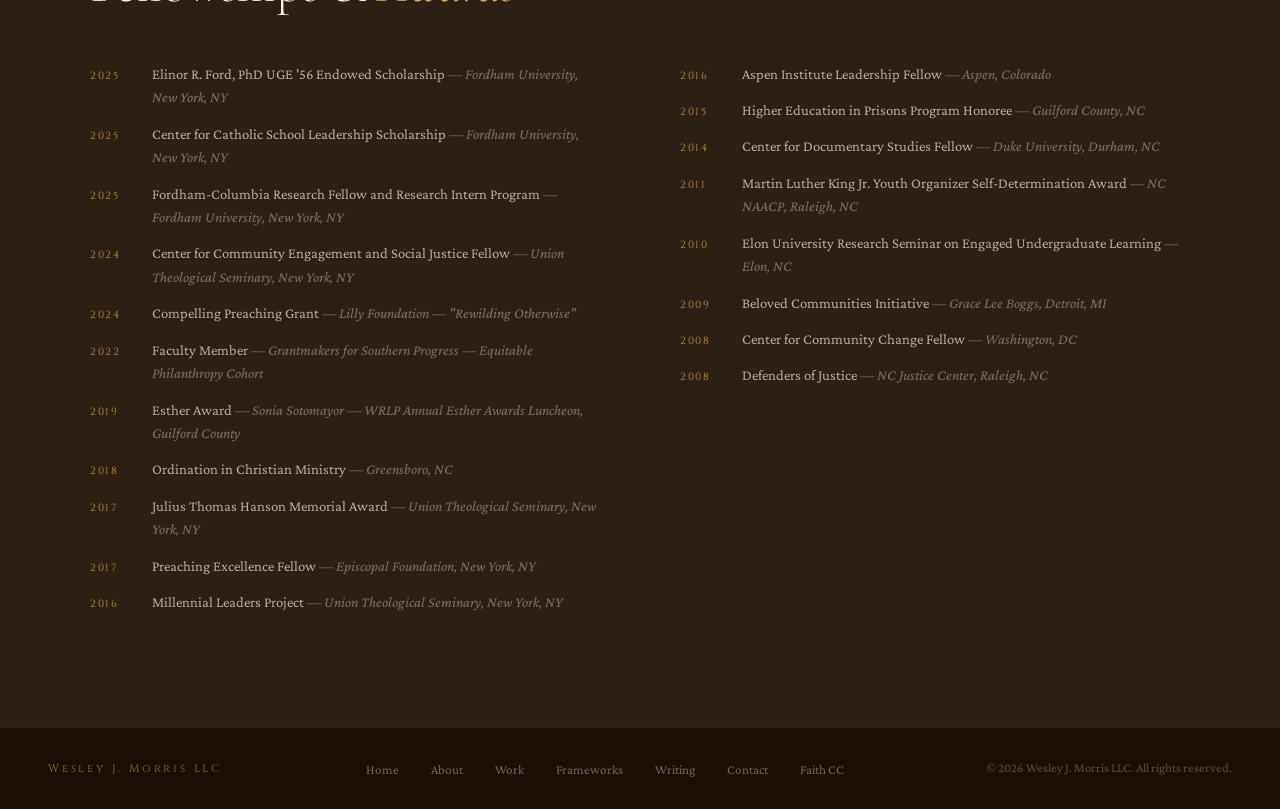
==== commit 96709e37: "Update about.html" ====
--- a/about.html
+++ b/about.html
@@ -205,7 +205,7 @@
           </div>
           <div>
             <div class="exp-role">PhD Candidate, Education &amp; Leadership</div>
-            <p class="exp-desc">Doctoral studies in Education and Leadership at the Graduate School of Education. Dissertation focus: <em>Fugitive Christology and Liberatory Education</em>.</p>
+            <p class="exp-desc">Doctoral studies in Education and Leadership at the Graduate School of Education. Research interest: <em>Fugitive Christology and Liberatory Education</em>.</p>
           </div>
         </div>
       </div>
@@ -322,8 +322,8 @@
             <div class="exp-dates">Current · New York</div>
           </div>
           <div>
-            <div class="exp-role">PhD, Education and Leadership</div>
-            <p class="exp-desc">Graduate School of Education. Dissertation: <em>Fugitive Christology and Liberatory Education</em>. Supported by the Elinor R. Ford Endowed Scholarship and the Center for Catholic School Leadership Scholarship (2025).</p>
+            <div class="exp-role">PhD Candidate, Education and Leadership</div>
+            <p class="exp-desc">Graduate School of Education. Research interest: <em>Fugitive Christology and Liberatory Education</em>. Supported by the Elinor R. Ford Endowed Scholarship and the Center for Catholic School Leadership Scholarship (2025).</p>
           </div>
         </div>
         <div class="exp-item">
